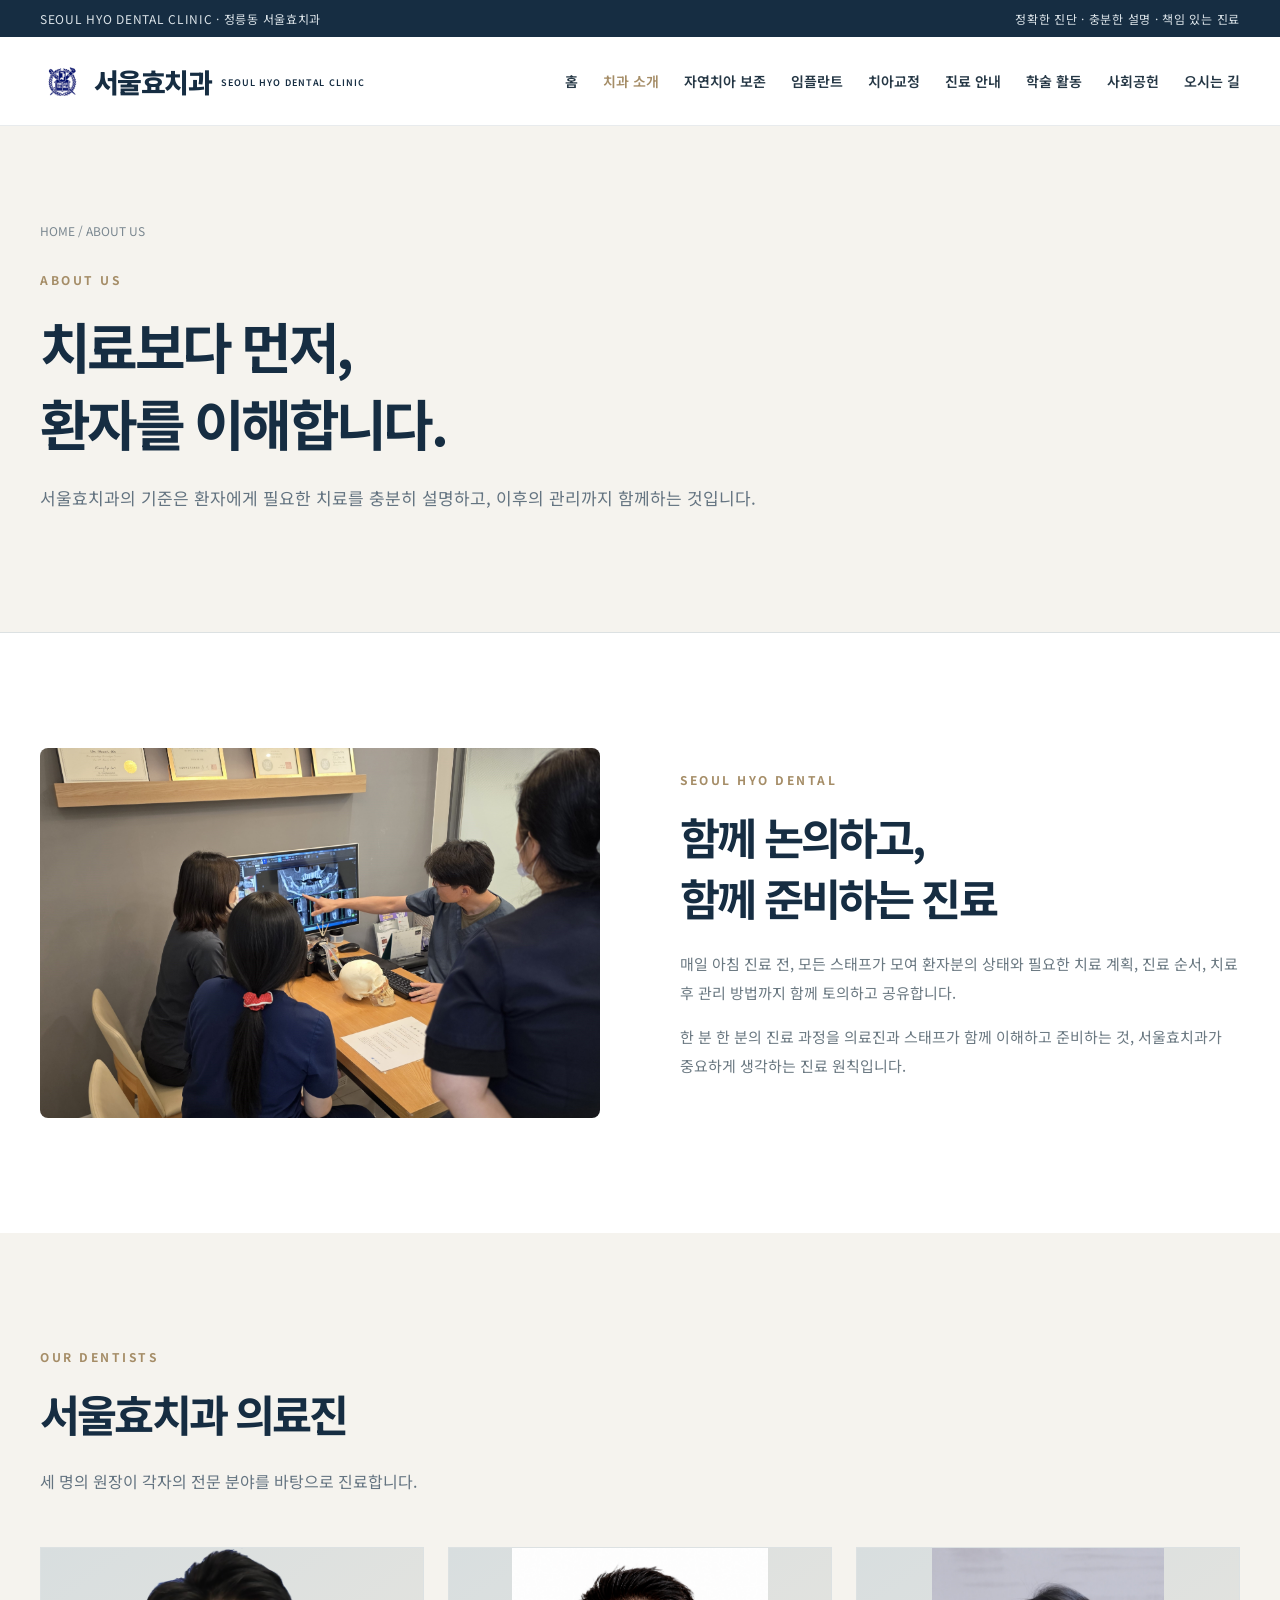
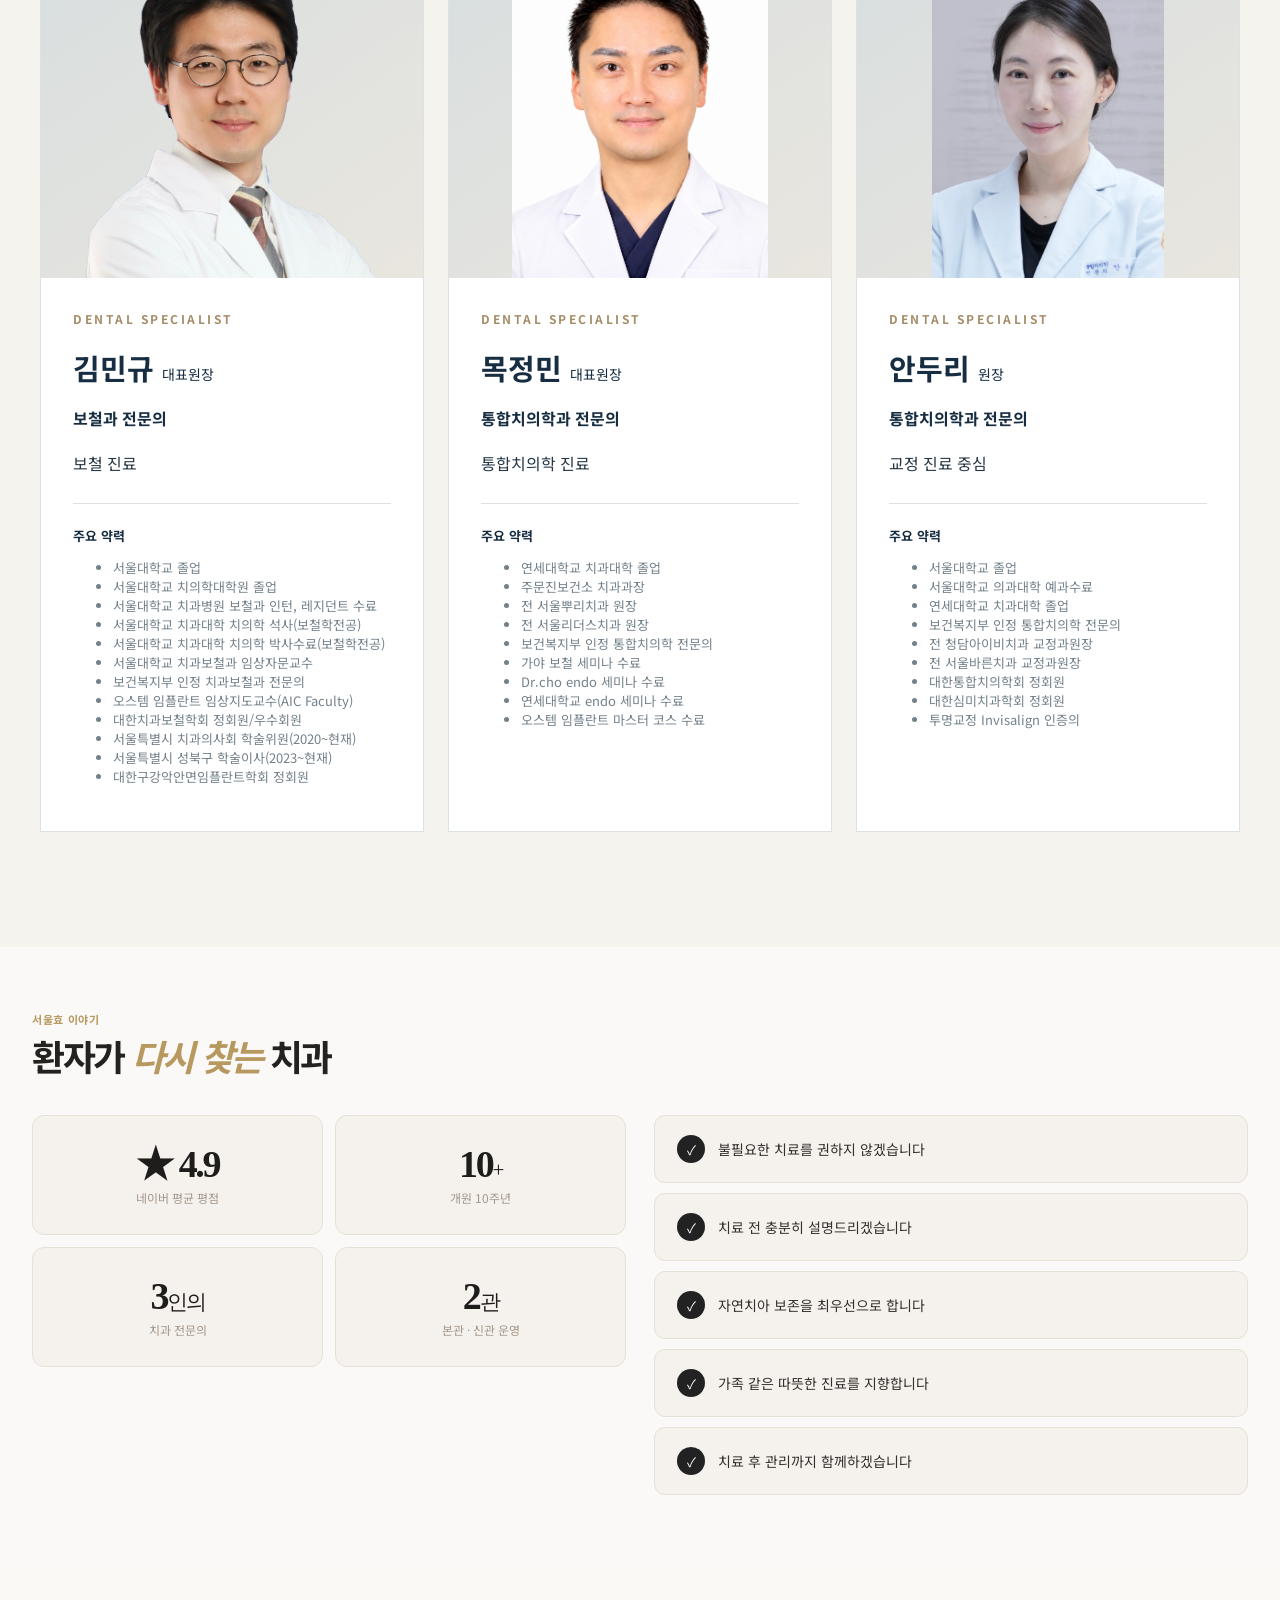
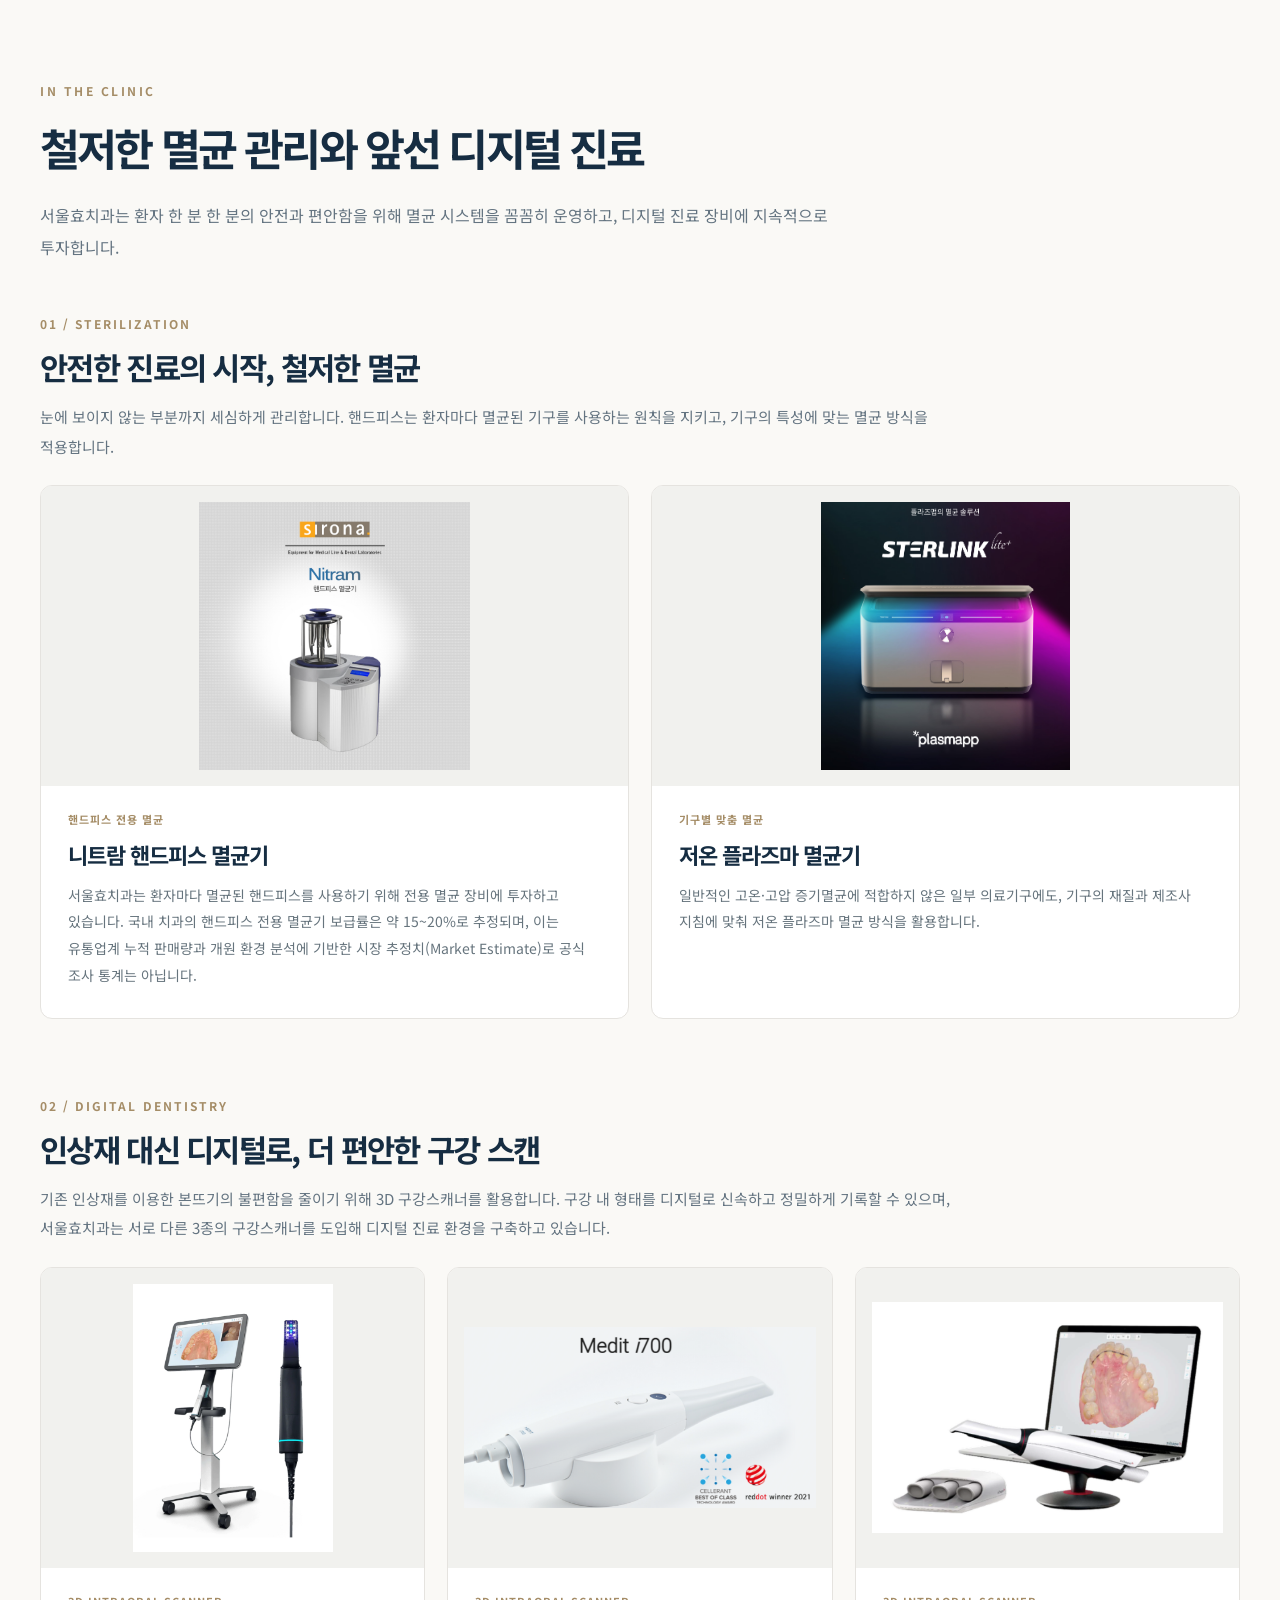
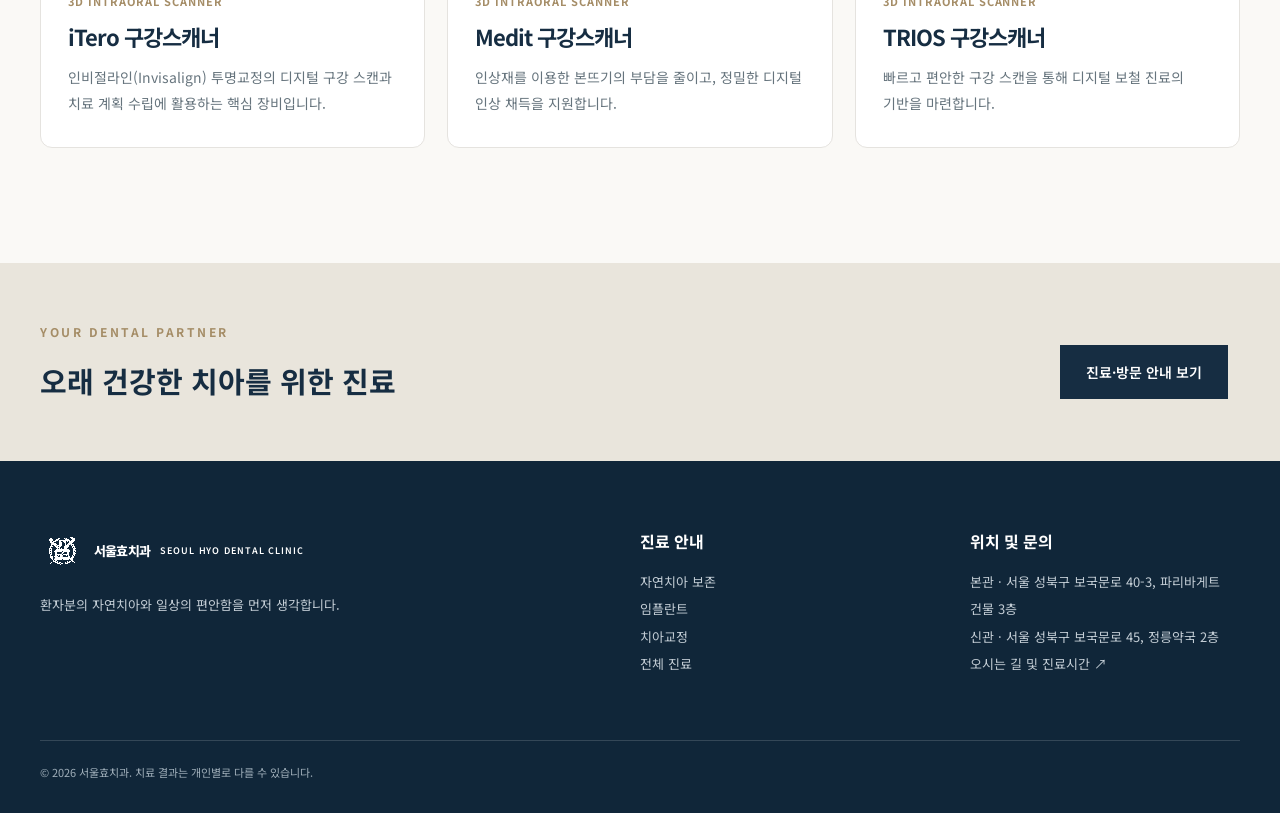
==== about.html @ f689c310 "Update Kim Mingyu and Ahn Duri doctor profile photos" ====
<!DOCTYPE html>
<html lang="ko">
  <head><meta charset="utf-8"/><meta content="width=device-width, initial-scale=1" name="viewport"/><meta content="#162d42" name="theme-color"/><meta content="서울 성북구 정릉동 서울효치과. 자연치아 보존, 임플란트, 치아교정, 보철 및 예방 진료 정보를 안내합니다." name="description"/><title>ABOUT US | 서울효치과</title><link href="assets/style.css" rel="stylesheet"/>
    <script defer="" src="assets/site.js">
    </script>
  </head>
  <body>
    <div class="utility">
      <div class="wrap"><span>SEOUL HYO DENTAL CLINIC · 정릉동 서울효치과</span><span>정확한 진단 · 충분한 설명 · 책임 있는 진료</span>
      </div>
    </div>
    <header class="header">
      <div class="wrap header-in"><a class="logo" href="index.html">서울효치과<small>SEOUL HYO DENTAL CLINIC</small></a><button aria-expanded="false" aria-label="메뉴 열기" class="menu">☰</button>
        <nav aria-label="주 메뉴" class="nav"><a class="" href="index.html">홈</a><a class="active" href="about.html">치과 소개</a><a class="" href="preservation.html">자연치아 보존</a><a class="" href="implant.html">임플란트</a><a class="" href="orthodontics.html">치아교정</a><a class="" href="treatments.html">진료 안내</a><a class="" href="academic.html">학술 활동</a><a class="" href="community.html">사회공헌</a><a class="" href="visit.html">오시는 길</a>
        </nav>
      </div>
    </header>
    <main>
      <section class="page-hero">
        <div class="wrap">
          <div class="crumb">HOME / ABOUT US</div>
          <div class="eyebrow">ABOUT US</div>
          <h1 class="page-title">치료보다 먼저,<br/>환자를 이해합니다.</h1>
          <p>서울효치과의 기준은 환자에게 필요한 치료를 충분히 설명하고, 이후의 관리까지 함께하는 것입니다.</p>
        </div>
      </section>
      <section class="section">
        <div class="wrap">
          <div class="split">
            <div class="about-team-photo">
              <img src="assets/images/seoul-hyo-dental-morning-treatment-planning-meeting.jpg" alt="서울효치과 의료진과 스태프가 아침 진료 전 환자 상태와 치료 계획을 함께 논의하는 모습" loading="lazy"/>
            </div>
            <div class="copy">
              <div class="eyebrow">SEOUL HYO DENTAL</div>
              <h2>함께 논의하고,<br/>함께 준비하는 진료</h2>
              <p>매일 아침 진료 전, 모든 스태프가 모여 환자분의 상태와 필요한 치료 계획, 진료 순서, 치료 후 관리 방법까지 함께 토의하고 공유합니다.</p>
              <p>한 분 한 분의 진료 과정을 의료진과 스태프가 함께 이해하고 준비하는 것, 서울효치과가 중요하게 생각하는 진료 원칙입니다.</p>
            </div>
          </div>
        </div>
      </section>
      <section class="section alt" id="doctors">
        <div class="wrap">
          <div class="section-head">
            <div class="eyebrow">OUR DENTISTS</div>
            <h2>서울효치과 의료진</h2>
            <p class="desc">세 명의 원장이 각자의 전문 분야를 바탕으로 진료합니다.</p>
          </div>
          <div class="doctor-grid">
            <article class="doctor-card">
              <div class="doctor-photo"><img src="assets/images/%EA%B9%80%EB%AF%BC%EA%B7%9C%20%EC%9B%90%EC%9E%A5%202.png" alt="김민규 대표원장 프로필 사진" style="width:100%;height:100%;object-fit:contain;object-position:center center;display:block">
              </div>
              <div class="doctor-copy">
                <div class="eyebrow">DENTAL SPECIALIST</div>
                <h3>김민규 <small>대표원장</small>
                </h3>
                <p class="doctor-specialty">보철과 전문의</p>
                <p>보철 진료</p>
                <div class="doctor-bio"><strong>주요 약력</strong>
                  <ul>
                    <li>서울대학교 졸업</li>
                    <li>서울대학교 치의학대학원 졸업</li>
                    <li>서울대학교 치과병원 보철과 인턴, 레지던트 수료</li>
                    <li>서울대학교 치과대학 치의학 석사(보철학전공)</li>
                    <li>서울대학교 치과대학 치의학 박사수료(보철학전공)</li>
                    <li>서울대학교 치과보철과 임상자문교수</li>
                    <li>보건복지부 인정 치과보철과 전문의</li>
                    <li>오스템 임플란트 임상지도교수(AIC Faculty)</li>
                    <li>대한치과보철학회 정회원/우수회원</li>
                    <li>서울특별시 치과의사회 학술위원(2020~현재)</li>
                    <li>서울특별시 성북구 학술이사(2023~현재)</li>
                    <li>대한구강악안면임플란트학회 정회원</li>
                  </ul>
                </div>
              </div>
            </article>
            <article class="doctor-card">
              <div class="doctor-photo"><img src="assets/images/doctor-mok.png" alt="목정민 대표원장 프로필 사진" style="width:100%;height:100%;object-fit:contain;object-position:center center;display:block">
              </div>
              <div class="doctor-copy">
                <div class="eyebrow">DENTAL SPECIALIST</div>
                <h3>목정민 <small>대표원장</small>
                </h3>
                <p class="doctor-specialty">통합치의학과 전문의</p>
                <p>통합치의학 진료</p>
                <div class="doctor-bio"><strong>주요 약력</strong>
                  <ul>
                    <li>연세대학교 치과대학 졸업</li>
                    <li>주문진보건소 치과과장</li>
                    <li>전 서울뿌리치과 원장</li>
                    <li>전 서울리더스치과 원장</li>
                    <li>보건복지부 인정 통합치의학 전문의</li>
                    <li>가야 보철 세미나 수료</li>
                    <li>Dr.cho endo 세미나 수료</li>
                    <li>연세대학교 endo 세미나 수료</li>
                    <li>오스템 임플란트 마스터 코스 수료</li>
                  </ul>
                </div>
              </div>
            </article>
            <article class="doctor-card">
              <div class="doctor-photo"><img src="assets/images/%EC%95%88%EB%91%90%EB%A6%AC%20%EC%9B%90%EC%9E%A5%202.jpg" alt="안두리 원장 프로필 사진" style="width:100%;height:100%;object-fit:contain;object-position:center center;display:block">
              </div>
              <div class="doctor-copy">
                <div class="eyebrow">DENTAL SPECIALIST</div>
                <h3>안두리 <small>원장</small>
                </h3>
                <p class="doctor-specialty">통합치의학과 전문의</p>
                <p>교정 진료 중심</p>
                <div class="doctor-bio"><strong>주요 약력</strong>
                  <ul>
                    <li>서울대학교 졸업</li>
                    <li>서울대학교 의과대학 예과수료</li>
                    <li>연세대학교 치과대학 졸업</li>
                    <li>보건복지부 인정 통합치의학 전문의</li>
                    <li>전 청담아이비치과 교정과원장</li>
                    <li>전 서울바른치과 교정과원장</li>
                    <li>대한통합치의학회 정회원</li>
                    <li>대한심미치과학회 정회원</li>
                    <li>투명교정 Invisalign 인증의</li>
                  </ul>
                </div>
              </div>
            </article>
          </div>
        </div>
      </section>
      <section class="section trust-section">
        <div class="wrap">
          <div class="eyebrow">서울효 이야기</div>
          <h2 class="trust-title">환자가 <em>다시 찾는</em> 치과</h2>
          <div class="trust-layout">
            <div class="trust-stats">
              <div class="trust-stat"><strong>★ 4.9</strong><span>네이버 평균 평점</span>
              </div>
              <div class="trust-stat"><strong>10<small>+</small></strong><span>개원 10주년</span>
              </div>
              <div class="trust-stat"><strong>3<small>인의</small></strong><span>치과 전문의</span>
              </div>
              <div class="trust-stat"><strong>2<small>관</small></strong><span>본관 · 신관 운영</span>
              </div>
              
            </div>
            <div class="trust-promises">
              <div><span class="trust-check">✓</span>불필요한 치료를 권하지 않겠습니다</div>
                <div><span class="trust-check">✓</span>치료 전 충분히 설명드리겠습니다</div>
                  <div><span class="trust-check">✓</span>자연치아 보존을 최우선으로 합니다</div>
                    <div><span class="trust-check">✓</span>가족 같은 따뜻한 진료를 지향합니다</div>
                      <div><span class="trust-check">✓</span>치료 후 관리까지 함께하겠습니다</div>
                      </div>
                    </div>
                  </div>
                </section>
                <section class="section clinic-tech-section">
                  <div class="wrap">
                    <div class="section-head">
                      <div class="eyebrow">IN THE CLINIC</div>
                      <h2>철저한 멸균 관리와 앞선 디지털 진료</h2>
                      <p class="desc">서울효치과는 환자 한 분 한 분의 안전과 편안함을 위해 멸균 시스템을 꼼꼼히 운영하고, 디지털 진료 장비에 지속적으로 투자합니다.</p>
                    </div>
                    <div class="clinic-tech-heading">
                      <span class="clinic-tech-number">01 / STERILIZATION</span>
                      <h3>안전한 진료의 시작, 철저한 멸균</h3>
                      <p>눈에 보이지 않는 부분까지 세심하게 관리합니다. 핸드피스는 환자마다 멸균된 기구를 사용하는 원칙을 지키고, 기구의 특성에 맞는 멸균 방식을 적용합니다.</p>
                    </div>
                    <div class="clinic-tech-grid clinic-tech-grid-two">
                      <article class="clinic-tech-card">
                        <div class="clinic-tech-image"><img src="assets/images/seoul-hyo-dental-nitram-handpiece-sterilizer.png" alt="서울효치과 니트람 핸드피스 전용 멸균기" loading="lazy"/></div>
                        <div class="clinic-tech-copy"><span class="clinic-tech-tag">핸드피스 전용 멸균</span><h4>니트람 핸드피스 멸균기</h4><p>서울효치과는 환자마다 멸균된 핸드피스를 사용하기 위해 전용 멸균 장비에 투자하고 있습니다. 국내 치과의 핸드피스 전용 멸균기 보급률은 약 15~20%로 추정되며, 이는 유통업계 누적 판매량과 개원 환경 분석에 기반한 시장 추정치(Market Estimate)로 공식 조사 통계는 아닙니다.</p></div>
                      </article>
                      <article class="clinic-tech-card">
                        <div class="clinic-tech-image"><img src="assets/images/seoul-hyo-dental-plasma-sterilizer.png" alt="서울효치과 저온 플라즈마 멸균 장비" loading="lazy"/></div>
                        <div class="clinic-tech-copy"><span class="clinic-tech-tag">기구별 맞춤 멸균</span><h4>저온 플라즈마 멸균기</h4><p>일반적인 고온·고압 증기멸균에 적합하지 않은 일부 의료기구에도, 기구의 재질과 제조사 지침에 맞춰 저온 플라즈마 멸균 방식을 활용합니다.</p></div>
                      </article>
                    </div>
                    <div class="clinic-tech-heading clinic-tech-heading-second">
                      <span class="clinic-tech-number">02 / DIGITAL DENTISTRY</span>
                      <h3>인상재 대신 디지털로, 더 편안한 구강 스캔</h3>
                      <p>기존 인상재를 이용한 본뜨기의 불편함을 줄이기 위해 3D 구강스캐너를 활용합니다. 구강 내 형태를 디지털로 신속하고 정밀하게 기록할 수 있으며, 서울효치과는 서로 다른 3종의 구강스캐너를 도입해 디지털 진료 환경을 구축하고 있습니다.</p>
                    </div>
                    <div class="clinic-tech-grid clinic-tech-grid-three">
                      <article class="clinic-tech-card">
                        <div class="clinic-tech-image"><img src="assets/images/seoul-hyo-dental-itero-intraoral-scanner.png" alt="서울효치과 iTero 3D 구강스캐너" loading="lazy"/></div>
                        <div class="clinic-tech-copy"><span class="clinic-tech-tag">3D INTRAORAL SCANNER</span><h4>iTero 구강스캐너</h4><p>인비절라인(Invisalign) 투명교정의 디지털 구강 스캔과 치료 계획 수립에 활용하는 핵심 장비입니다.</p></div>
                      </article>
                      <article class="clinic-tech-card">
                        <div class="clinic-tech-image"><img src="assets/images/seoul-hyo-dental-medit-intraoral-scanner.png" alt="서울효치과 Medit 3D 구강스캐너" loading="lazy"/></div>
                        <div class="clinic-tech-copy"><span class="clinic-tech-tag">3D INTRAORAL SCANNER</span><h4>Medit 구강스캐너</h4><p>인상재를 이용한 본뜨기의 부담을 줄이고, 정밀한 디지털 인상 채득을 지원합니다.</p></div>
                      </article>
                      <article class="clinic-tech-card">
                        <div class="clinic-tech-image"><img src="assets/images/seoul-hyo-dental-trios-intraoral-scanner.png" alt="서울효치과 TRIOS 3D 구강스캐너" loading="lazy"/></div>
                        <div class="clinic-tech-copy"><span class="clinic-tech-tag">3D INTRAORAL SCANNER</span><h4>TRIOS 구강스캐너</h4><p>빠르고 편안한 구강 스캔을 통해 디지털 보철 진료의 기반을 마련합니다.</p></div>
                      </article>
                    </div>
                  </div>
                </section>
              </main>
              <section class="ribbon">
                <div class="wrap">
                  <div>
                    <div class="eyebrow">YOUR DENTAL PARTNER</div>
                    <h2>오래 건강한 치아를 위한 진료</h2>
                  </div><a class="button" href="visit.html">진료·방문 안내 보기</a>
                </div>
              </section>
              <footer class="footer">
                <div class="wrap">
                  <div class="footer-top">
                    <div><a class="logo" href="index.html">서울효치과<small>SEOUL HYO DENTAL CLINIC</small></a>
                      <p>환자분의 자연치아와 일상의 편안함을 먼저 생각합니다.</p>
                    </div>
                    <div>
                      <h4>진료 안내</h4>
                      <p><a href="preservation.html">자연치아 보존</a><br/><a href="implant.html">임플란트</a><br/><a href="orthodontics.html">치아교정</a><br/><a href="treatments.html">전체 진료</a>
                      </p>
                    </div>
                    <div>
                      <h4>위치 및 문의</h4>
                      <p>본관 · 서울 성북구 보국문로 40-3, 파리바게트 건물 3층<br/>신관 · 서울 성북구 보국문로 45, 정릉약국 2층<br/><a href="visit.html">오시는 길 및 진료시간 ↗</a>
                    </p>
                  </div>
                </div>
                <div class="foot-bottom">© 2026 서울효치과. 치료 결과는 개인별로 다를 수 있습니다.</div>
              </div>
            </footer>
          </body>
        </html>
---- assets/style.css ----
@import url('https://fonts.googleapis.com/css2?family=Noto+Sans+KR:wght@300;400;500;600;700;800&display=swap');
:root{--navy:#162d42;--ink:#253745;--muted:#71808b;--line:#dce1e2;--cream:#f5f3ee;--sand:#e9e5dc;--white:#fff;--gold:#a58d67}*{box-sizing:border-box}html{scroll-behavior:smooth}body{margin:0;font-family:'Noto Sans KR',Arial,sans-serif;color:var(--ink);background:#fff;word-break:keep-all}a{color:inherit;text-decoration:none}button{font:inherit}.wrap{width:min(1200px,calc(100% - 64px));margin:auto}.utility{background:var(--navy);color:#dce4e9;font-size:12px;letter-spacing:.06em}.utility .wrap{display:flex;justify-content:space-between;padding:10px 0}.header{background:#fff;border-bottom:1px solid #e8ebed;position:sticky;top:0;z-index:30}.header-in{height:88px;display:flex;align-items:center;justify-content:space-between;gap:20px}.logo{font-size:27px;font-weight:800;letter-spacing:-.08em;color:var(--navy);white-space:nowrap}.logo small{display:block;font-size:9px;font-weight:600;letter-spacing:.16em;margin-top:2px}.nav{display:flex;gap:25px;align-items:center;font-size:14px;font-weight:600}.nav a:hover,.nav a.active{color:#a58d67}.nav-cta{border:1px solid var(--navy);padding:12px 18px}.menu{display:none;border:0;background:transparent;font-size:24px}.eyebrow{font-size:12px;font-weight:700;letter-spacing:.21em;color:var(--gold);margin-bottom:19px}.hero{background:var(--cream);overflow:hidden}.hero-inner{min-height:620px;display:grid;grid-template-columns:1fr 1fr;align-items:stretch}.hero-copy{padding:112px 70px 100px 0}.hero h1{font-size:clamp(40px,4.2vw,66px);letter-spacing:-.075em;line-height:1.32;color:var(--navy);margin:0 0 26px;font-weight:700}.lead{font-size:18px;line-height:1.95;color:#586978;max-width:570px}.photo{position:relative;display:flex;flex-direction:column;justify-content:center;align-items:center;text-align:center;gap:9px;background:linear-gradient(140deg,#d5dad9,#e5e3dc 52%,#d3d6d4);min-height:270px;color:#61707a;overflow:hidden}.photo:before{content:'';position:absolute;inset:17px;border:1px solid rgba(255,255,255,.8)}.photo:after{content:'PHOTO';position:absolute;top:31px;left:32px;font-size:11px;letter-spacing:.3em;color:#88949b}.photo strong{font-size:19px;font-weight:500;z-index:1}.photo span{font-size:12px;z-index:1}.hero-photo{min-height:620px}.section{padding:115px 0}.section.alt{background:var(--cream)}.section.dark{background:var(--navy);color:#fff}.section.dark .muted,.section.dark .desc{color:#b9c5cc}.section-head{margin-bottom:50px}.section-head.center{text-align:center}.section h2,.page-title{font-size:clamp(32px,3.4vw,48px);line-height:1.4;letter-spacing:-.065em;color:var(--navy);margin:0 0 20px;font-weight:700}.section.dark h2{color:white}.desc{font-size:16px;line-height:2;color:#647481;max-width:690px}.split{display:grid;grid-template-columns:1fr 1fr;gap:80px;align-items:center}.split.reverse .photo{order:2}.number-grid{display:grid;grid-template-columns:repeat(3,1fr);gap:0;border-top:1px solid var(--line);border-bottom:1px solid var(--line)}.principle{padding:45px 35px;border-right:1px solid var(--line)}.principle:first-child{padding-left:0}.principle:last-child{border:0}.principle b{color:var(--gold);font-size:13px;letter-spacing:.14em}.principle h3{font-size:23px;letter-spacing:-.06em;margin:20px 0}.principle p,.tile p,.copy p{color:#6b7982;line-height:1.95;font-size:15px}.tiles{display:grid;grid-template-columns:repeat(3,1fr);gap:22px}.tile{border:1px solid var(--line);background:#fff}.tile .photo{min-height:230px}.tile-copy{padding:28px 27px 33px}.tile h3{font-size:22px;letter-spacing:-.05em;margin:0 0 10px;color:var(--navy)}.tile a.more,.more{display:inline-block;margin-top:14px;font-size:13px;font-weight:700;letter-spacing:.04em;color:var(--navy);border-bottom:1px solid var(--gold);padding-bottom:6px}.big-stat{font-size:72px;letter-spacing:-.08em;color:var(--navy);font-weight:700}.button{display:inline-block;background:var(--navy);color:#fff;padding:17px 26px;font-size:14px;font-weight:600;margin:20px 12px 0 0}.button.light{background:transparent;color:var(--navy);border:1px solid var(--navy)}.button.white{background:white;color:var(--navy)}.page-hero{background:var(--cream);padding:96px 0 100px;border-bottom:1px solid var(--line)}.page-hero .page-title{font-size:clamp(38px,4.3vw,62px)}.page-hero p{font-size:17px;line-height:2;color:#647481;max-width:720px}.crumb{font-size:12px;color:#7a8790;margin-bottom:32px}.info-grid{display:grid;grid-template-columns:repeat(2,1fr);gap:24px}.info{padding:32px;border:1px solid var(--line)}.info h3{font-size:22px;color:var(--navy);margin:0 0 14px}.info p{line-height:1.9;color:#687781}.gallery{display:grid;grid-template-columns:repeat(3,1fr);gap:18px}.gallery .photo{min-height:270px}.faq details{border-bottom:1px solid var(--line);padding:25px 0}.faq summary{font-size:18px;font-weight:600;color:var(--navy);cursor:pointer}.faq p{color:#677681;line-height:1.95}.footer{background:#102639;color:#c3cdd5;padding:68px 0 30px}.footer-top{display:grid;grid-template-columns:2fr 1fr 1fr;gap:60px}.footer .logo{color:#fff}.footer p,.footer a{font-size:13px;line-height:2.1}.footer h4{color:#fff;margin:0 0 15px}.foot-bottom{border-top:1px solid #344757;margin-top:50px;padding-top:22px;font-size:11px;line-height:1.8;color:#9faeb9}.note{background:#f7f3e9;border-left:3px solid var(--gold);padding:18px 22px;font-size:13px;line-height:1.9;color:#6c6659}.ribbon{padding:60px 0;background:#e9e5dc}.ribbon .wrap{display:flex;align-items:center;justify-content:space-between;gap:20px}.ribbon h2{font-size:29px;color:var(--navy);margin:0}.steps{counter-reset:step;display:grid;grid-template-columns:repeat(3,1fr);gap:25px}.step{border-top:2px solid var(--navy);padding-top:26px}.step:before{counter-increment:step;content:'0' counter(step);display:block;color:var(--gold);font-size:14px;font-weight:700}.step h3{color:var(--navy);font-size:20px}.step p{color:#677681;line-height:1.9}.line{height:1px;background:var(--line);margin:40px 0}@media(max-width:1000px){.nav{gap:12px;font-size:12px}.split{gap:35px}.hero-copy{padding-right:25px}}@media(max-width:760px){.wrap{width:min(100% - 36px,1200px)}.utility .wrap span:last-child{display:none}.header-in{height:70px}.logo{font-size:22px}.menu{display:block}.nav{display:none;position:absolute;top:70px;left:0;right:0;background:#fff;padding:20px;box-shadow:0 15px 25px #0002;flex-direction:column;align-items:stretch;gap:0}.nav.open{display:flex}.nav a{padding:12px;border-bottom:1px solid #eee}.hero-inner,.split,.info-grid{grid-template-columns:1fr}.hero-copy{padding:70px 0 60px}.hero-photo{min-height:350px}.section{padding:75px 0}.number-grid,.tiles,.gallery,.steps{grid-template-columns:1fr}.principle{padding:30px 0;border-right:0;border-bottom:1px solid var(--line)}.principle:last-child{border:0}.split.reverse .photo{order:0}.footer-top{grid-template-columns:1fr;gap:20px}.ribbon .wrap{display:block}.page-hero{padding:70px 0}.gallery .photo{min-height:220px}}
/* LOCATION / BUILDINGS */
.building-grid{display:grid;grid-template-columns:1fr 1fr;gap:30px}.building-card{border:1px solid var(--line);background:white;overflow:hidden}.building-card img{display:block;width:100%;height:360px;object-fit:cover}.building-content{padding:34px 36px 40px}.building-content h3{font-size:29px;letter-spacing:-.06em;color:var(--navy);margin:0 0 12px}.building-content p{font-size:15px;line-height:1.85;color:#657681}.building-off{border-top:1px solid var(--line);padding-top:20px;margin-top:24px;color:var(--navy);font-weight:700}.building-off small{display:block;color:#71808b;font-weight:400;margin-top:8px}.small-note{font-size:12px!important;line-height:1.8!important;color:#859099!important;margin-top:18px}.hours-layout{display:grid;grid-template-columns:1.45fr 1fr;gap:38px;align-items:stretch}.hours-table{border-top:2px solid var(--navy);background:#fff}.hours-row{display:flex;justify-content:space-between;align-items:center;gap:18px;border-bottom:1px solid var(--line);padding:24px 26px;font-size:17px}.hours-row strong{color:var(--navy)}.hours-row span{font-weight:600;white-space:nowrap}.hours-row em{font-style:normal;font-size:12px;color:var(--gold);margin-left:7px}.hours-row.subtle{font-size:15px;color:#73818a}.hours-aside{padding:37px;background:var(--navy);color:white}.hours-aside h3{font-size:27px;margin:0 0 28px}.hours-aside p{border-bottom:1px solid #526476;padding-bottom:20px}.hours-aside p strong{display:inline-block;min-width:60px;color:#e2caa3}.notice{background:#ffffff13;padding:21px;margin-top:28px;line-height:1.85}.notice small{color:#c8d3d9}.parking-panel{background:var(--cream);padding:48px;min-height:290px}.parking-panel h3{font-size:27px;color:var(--navy)}.parking-panel p{line-height:1.9;color:#647481}.parking-panel a{display:inline-block;margin-top:18px;border-bottom:1px solid var(--gold);font-weight:700;color:var(--navy)}@media(max-width:760px){.building-grid,.hours-layout{grid-template-columns:1fr}.building-card img{height:260px}.building-content{padding:25px}.hours-row{padding:19px 13px;font-size:14px}.hours-row.subtle{font-size:13px}.hours-aside,.parking-panel{padding:28px}}

/* V4 activity archive and staff */
.archive-grid{display:grid;grid-template-columns:repeat(3,minmax(0,1fr));gap:24px}.archive-card{margin:0;background:#fff;border:1px solid var(--line);overflow:hidden}.archive-card img{width:100%;height:260px;object-fit:cover;display:block}.archive-card figcaption{padding:22px 24px 28px;min-height:110px}.archive-card figcaption .eyebrow{display:block;margin-bottom:9px}.archive-card strong{font-size:16px;line-height:1.5;color:var(--navy);overflow-wrap:anywhere}.doctor-grid{display:grid;grid-template-columns:repeat(3,minmax(0,1fr));gap:24px}.doctor-card{background:#fff;border:1px solid var(--line)}.doctor-photo{height:330px;background:linear-gradient(145deg,#d8dedf,#e9e6df);display:flex;align-items:center;justify-content:center;color:#88949b;font-size:13px}.doctor-copy{padding:32px}.doctor-copy h3{font-size:29px;margin:0 0 10px;color:var(--navy)}.doctor-copy h3 small{font-size:14px;font-weight:400}.doctor-specialty{font-weight:700;color:var(--navy)}.doctor-copy p{line-height:1.8}.doctor-bio{margin-top:25px;border-top:1px solid var(--line);padding-top:22px;font-size:13px;color:#73818a}.doctor-bio strong{color:var(--navy)}.doctor-bio p{margin:8px 0}.parking-single{max-width:760px}.booking-button{margin-top:12px}@media(max-width:900px){.archive-grid,.doctor-grid{grid-template-columns:repeat(2,minmax(0,1fr))}}@media(max-width:600px){.archive-grid,.doctor-grid{grid-template-columns:1fr}.archive-card img{height:250px}.doctor-photo{height:290px}}

/* 서울효치과 워드마크 앞 서울대학교 마크: 제공 이미지 기반 */
.logo{display:inline-flex;align-items:center;gap:10px;letter-spacing:-.06em}
.logo::before{content:"";display:inline-block;flex:0 0 44px;width:44px;height:44px;background-image:url("[data-uri]");background-repeat:no-repeat;background-position:center;background-size:contain}
.logo small{letter-spacing:.10em}
@media(max-width:600px){.logo{gap:6px;font-size:22px}.logo::before{flex-basis:34px;width:34px;height:34px}}

/* Footer: 흰 배경 없는 흰색 서울대 문장 */
.footer .logo::before{background-color:transparent;filter:grayscale(1) invert(1) contrast(100);mix-blend-mode:screen}

/* 진료 분야: 모든 카드의 이미지 비율과 표시 영역 통일 */
.tiles .tile .treatment-photo{height:auto;min-height:0;aspect-ratio:4/3;overflow:hidden;position:relative;background:#f3f3f1}
.tiles .tile .treatment-photo img{display:block;width:100%;height:100%;position:absolute;inset:0;object-fit:cover;object-position:center}
.tiles .tile .treatment-photo span{display:none}
.tiles .tile .treatment-photo img[style*="display: none"] + span{display:block;position:absolute;top:50%;left:0;width:100%;transform:translateY(-50%);text-align:center;color:#162d42;font-weight:700}

/* About: trust and patient stories */
.trust-section{background:#faf8f5}.trust-title{font-size:clamp(30px,3.2vw,46px);letter-spacing:-.055em;margin:12px 0 34px;color:#211f1e}.trust-title em{font-style:italic;color:#b99b63}.trust-layout{display:grid;grid-template-columns:1fr 1fr;gap:34px;align-items:start}.trust-stats{display:grid;grid-template-columns:repeat(2,minmax(0,1fr));gap:14px}.trust-stat{min-height:125px;background:#f4f0eb;border:1px solid #e7e0d7;border-radius:12px;display:flex;flex-direction:column;justify-content:center;align-items:center;gap:8px;text-align:center}.trust-stat strong{font-family:Georgia,serif;font-size:32px;line-height:1;color:#202020}.trust-stat strong small{font-family:inherit;font-size:19px}.trust-stat span{font-size:13px;color:#8a796b}.trust-promises{display:grid;gap:10px}.trust-promises>div{display:flex;align-items:center;gap:13px;background:#f4f0eb;border:1px solid #e7e0d7;border-radius:10px;padding:17px 20px;color:#34302d;font-size:15px}.trust-check{display:grid;place-items:center;flex:0 0 25px;height:25px;background:#262626;color:white;border-radius:50%;font-size:13px}.reviews-section{background:#f3efe9}.review-intro{margin:-12px 0 28px;color:#857b71;font-size:14px}.review-grid{display:grid;grid-template-columns:repeat(3,minmax(0,1fr));gap:18px}.review-card{background:#fff;border-radius:12px;padding:26px 24px;min-height:190px}.review-placeholder{font-weight:700;color:#b99b63;font-size:15px;margin-bottom:18px}.review-card p{color:#555;line-height:1.8;font-size:14px}.review-card span{display:block;color:#9a9188;font-size:12px;margin-top:18px}@media(max-width:760px){.trust-layout{grid-template-columns:1fr}.review-grid{grid-template-columns:1fr}.trust-stat{min-height:105px}.trust-promises>div{font-size:14px;padding:15px}}

/* About reference composition: spacious full-width two-column trust panel and three review cards */
.trust-section,.reviews-section{padding:64px 0 72px}
.trust-section .wrap,.reviews-section .wrap{width:min(1500px,calc(100% - 48px))}
.trust-section{background:#faf9f7}
.trust-section .eyebrow{font-size:11px;letter-spacing:.06em;color:#b89960;margin-bottom:6px}
.trust-section .trust-title,.reviews-section .trust-title{font-size:clamp(30px,2.8vw,42px);line-height:1.25;margin:0 0 38px;color:#24211e}
.trust-title em{color:#b79960;font-style:italic;font-weight:700}
.trust-layout{grid-template-columns:1fr 1fr;gap:28px}
.trust-stats{gap:12px}
.trust-stat{height:120px;min-height:0;border:1px solid #e7e0d7;background:#f5f2ed;border-radius:12px;gap:6px}
.trust-stat strong{font-size:38px;letter-spacing:-.06em;font-weight:700;color:#1f1d1c}
.trust-stat strong small{font-size:21px;font-weight:400}
.trust-stat span{font-size:12px;color:#a4978b}
.trust-promises{gap:10px}
.trust-promises>div{min-height:68px;background:#f5f2ed;border-color:#e7e0d7;padding:15px 22px;border-radius:11px;font-size:14px}
.trust-check{background:#222;color:#fff;width:28px;height:28px;flex-basis:28px}
.reviews-section{background:#f4f0ea}
.reviews-section .eyebrow{display:inline-block;background:#03bf5b;color:white;border-radius:99px;padding:5px 11px;letter-spacing:0;font-size:11px;margin-bottom:12px}
.reviews-section .trust-title{margin-bottom:16px}
.reviews-section .review-intro{margin:0 0 32px;font-size:13px;color:#82786f}
.review-grid{gap:16px}
.review-card{border:1px solid #eeeae5;border-radius:12px;min-height:190px;padding:30px 27px;box-shadow:none}
.review-card .review-placeholder{color:#c19a56;font-size:15px;margin-bottom:18px}
.review-card p{font-size:14px;line-height:1.85;color:#615b55}
.review-card span{font-size:12px;color:#a3978c}
@media(min-width:1100px){.trust-section .wrap,.reviews-section .wrap{width:calc(100% - 64px);max-width:1600px}}
@media(max-width:760px){.trust-section,.reviews-section{padding:50px 0 56px}.trust-section .wrap,.reviews-section .wrap{width:calc(100% - 32px)}.trust-layout{grid-template-columns:1fr;gap:20px}.trust-stats{gap:10px}.trust-stat{height:104px}.trust-stat strong{font-size:30px}.trust-promises>div{min-height:58px}.review-grid{grid-template-columns:1fr}.review-card{min-height:150px;padding:24px}}


/* Academic page: lecture photo with gentle Ken Burns motion */
.academic-hero{overflow:hidden}
.academic-hero-layout{display:grid;grid-template-columns:minmax(0,1.08fr) minmax(0,1fr);align-items:center;gap:clamp(30px,4vw,70px)}
.academic-hero-copy{min-width:0}
.academic-hero-media{height:clamp(330px,30vw,510px);overflow:hidden;border-radius:4px;background:#e7e3dd}
.academic-hero-media img{display:block;width:100%;height:100%;object-fit:cover;object-position:center;animation:academic-ken-burns 13s ease-in-out infinite alternate;transform-origin:center center}
@keyframes academic-ken-burns{0%{transform:scale(1)}100%{transform:scale(1.085)}}
@media(max-width:760px){.academic-hero-layout{grid-template-columns:1fr;gap:30px}.academic-hero-media{height:clamp(230px,58vw,380px)}}
@media(prefers-reduced-motion:reduce){.academic-hero-media img{animation:none}}


/* About: sterilization and digital dentistry equipment gallery */
.clinic-tech-section{background:#faf9f6}
.clinic-tech-section .section-head{max-width:920px;margin-bottom:52px}
.clinic-tech-section .section-head .desc{max-width:820px}
.clinic-tech-heading{margin:0 0 24px;max-width:940px}
.clinic-tech-number{display:block;color:var(--gold);font-size:12px;letter-spacing:.17em;font-weight:700;margin-bottom:12px}
.clinic-tech-heading h3{font-size:clamp(25px,2.4vw,34px);letter-spacing:-.055em;color:var(--navy);margin:0 0 13px}
.clinic-tech-heading p{font-size:15px;line-height:1.95;color:#647481;margin:0}
.clinic-tech-heading-second{margin-top:78px}
.clinic-tech-grid{display:grid;gap:22px}
.clinic-tech-grid-two{grid-template-columns:repeat(2,minmax(0,1fr))}
.clinic-tech-grid-three{grid-template-columns:repeat(3,minmax(0,1fr))}
.clinic-tech-card{min-width:0;background:white;border:1px solid #e5e3df;border-radius:12px;overflow:hidden}
.clinic-tech-image{height:300px;background:#f1f1ee;display:flex;align-items:center;justify-content:center;overflow:hidden}
.clinic-tech-image img{display:block;width:100%;height:100%;object-fit:contain;padding:16px;transition:transform .6s ease}
.clinic-tech-card:hover .clinic-tech-image img{transform:scale(1.045)}
.clinic-tech-copy{padding:25px 27px 30px}
.clinic-tech-tag{display:block;font-size:11px;font-weight:700;letter-spacing:.09em;color:var(--gold);margin-bottom:11px}
.clinic-tech-copy h4{font-size:22px;letter-spacing:-.045em;color:var(--navy);margin:0 0 12px}
.clinic-tech-copy p{font-size:14px;line-height:1.9;color:#66747d;margin:0}
@media(max-width:900px){.clinic-tech-grid-three{grid-template-columns:repeat(2,minmax(0,1fr))}}
@media(max-width:650px){.clinic-tech-grid-two,.clinic-tech-grid-three{grid-template-columns:1fr}.clinic-tech-image{height:250px}.clinic-tech-heading-second{margin-top:58px}.clinic-tech-section .section-head{margin-bottom:38px}}


/* About: daily morning treatment planning meeting photo */
.about-team-photo{width:100%;height:100%;min-height:370px;overflow:hidden;border-radius:8px;background:#f2f0eb}
.about-team-photo img{display:block;width:100%;height:100%;min-height:370px;object-fit:cover;object-position:center center}
@media(max-width:760px){.about-team-photo,.about-team-photo img{min-height:250px}.about-team-photo img{aspect-ratio:16/10}}


/* Home hero: shorter, edge-to-edge photo with subtle motion */
.hero .hero-inner{min-height:520px}
.hero .hero-copy{padding-top:75px;padding-bottom:70px}
.hero .hero-single-photo{height:520px;min-height:0;min-width:0;overflow:hidden;position:relative;display:block;background:transparent}
.hero .hero-single-photo img{display:block;width:100%;height:100%;max-height:none;object-fit:cover;object-position:center center;animation:home-hero-breathe 12s ease-in-out infinite alternate;transform-origin:center}
@keyframes home-hero-breathe{from{transform:scale(1)}to{transform:scale(1.025)}}
@media(max-width:760px){.hero .hero-inner{min-height:0}.hero .hero-copy{padding-top:55px;padding-bottom:45px}.hero .hero-single-photo{height:340px}}
@media(prefers-reduced-motion:reduce){.hero .hero-single-photo img{animation:none}}




/* Homepage academic and community representative photos */
.home-activity-photo{width:100%;min-width:0;min-height:350px;overflow:hidden;border-radius:4px;background:#e6e4df;align-self:stretch}
.home-activity-photo img{display:block;width:100%;height:100%;min-height:350px;object-fit:cover;object-position:center}
@media(max-width:760px){.home-activity-photo,.home-activity-photo img{min-height:260px}}
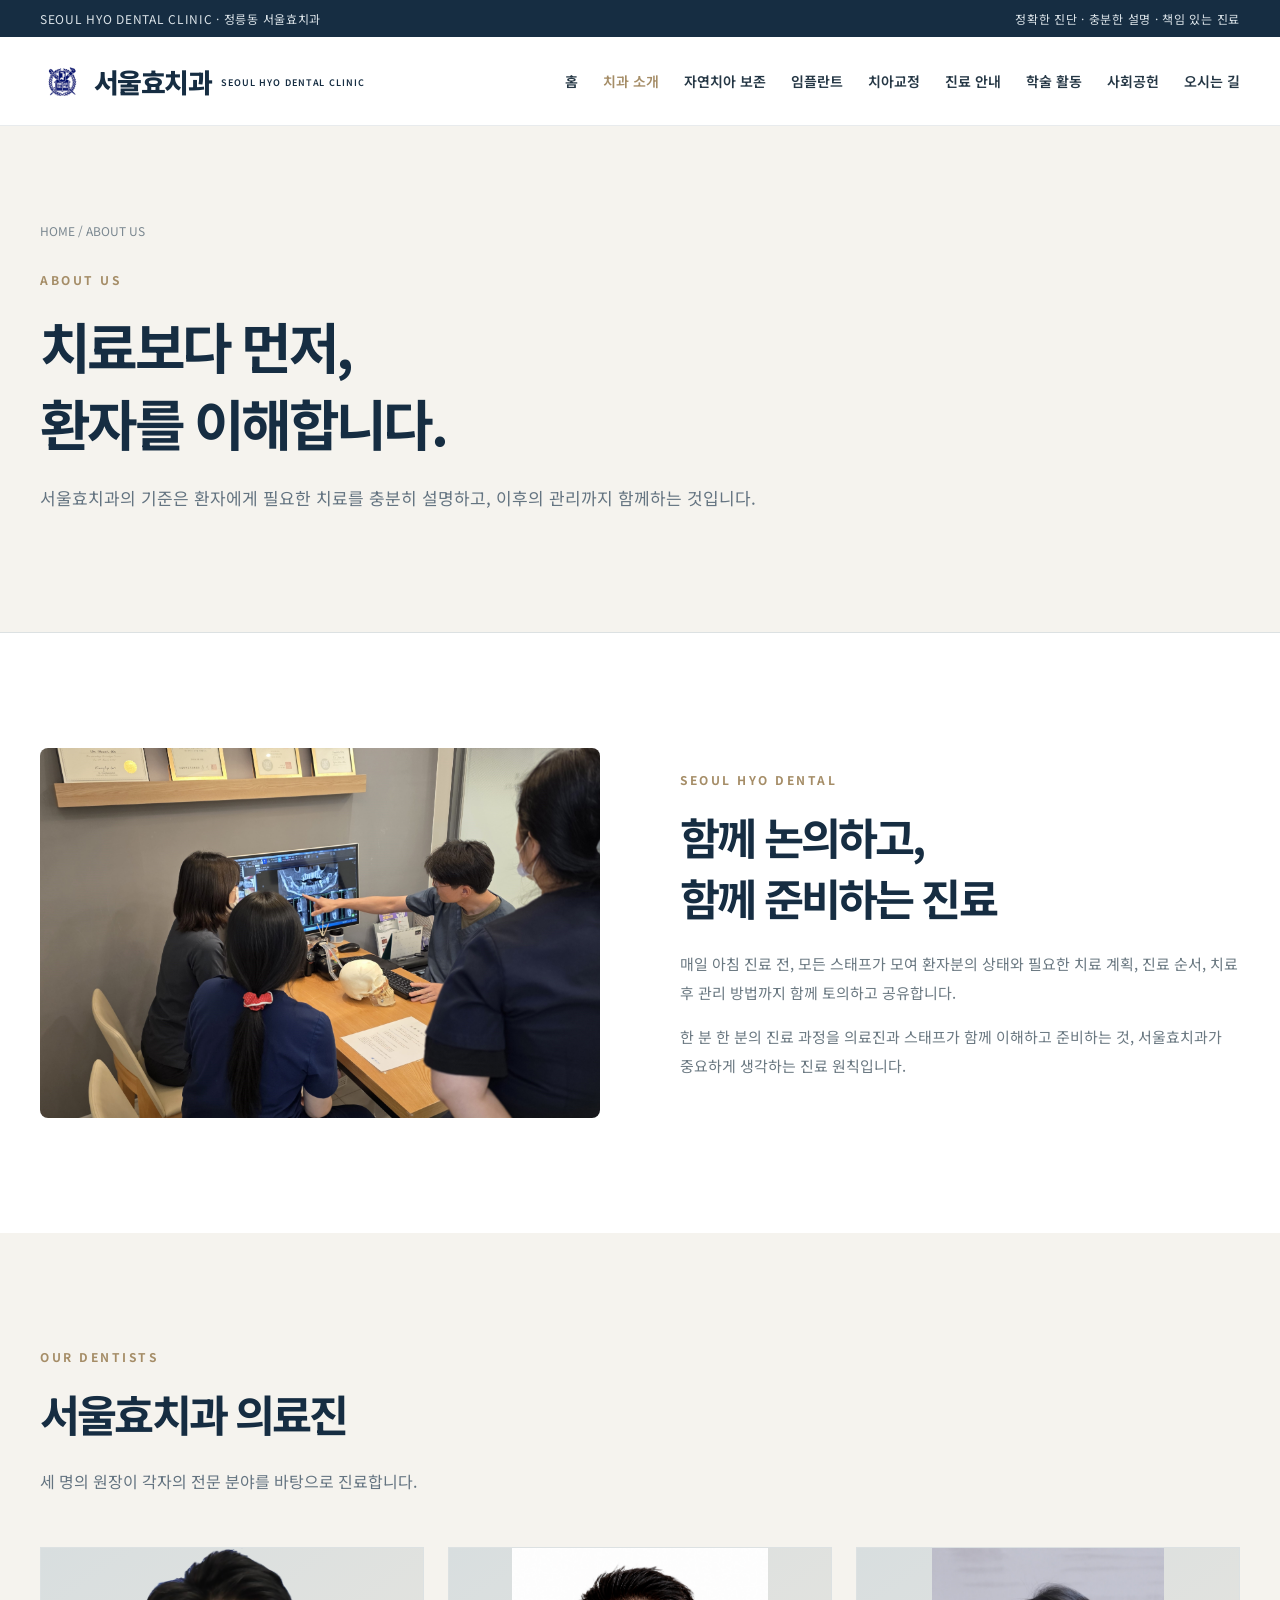
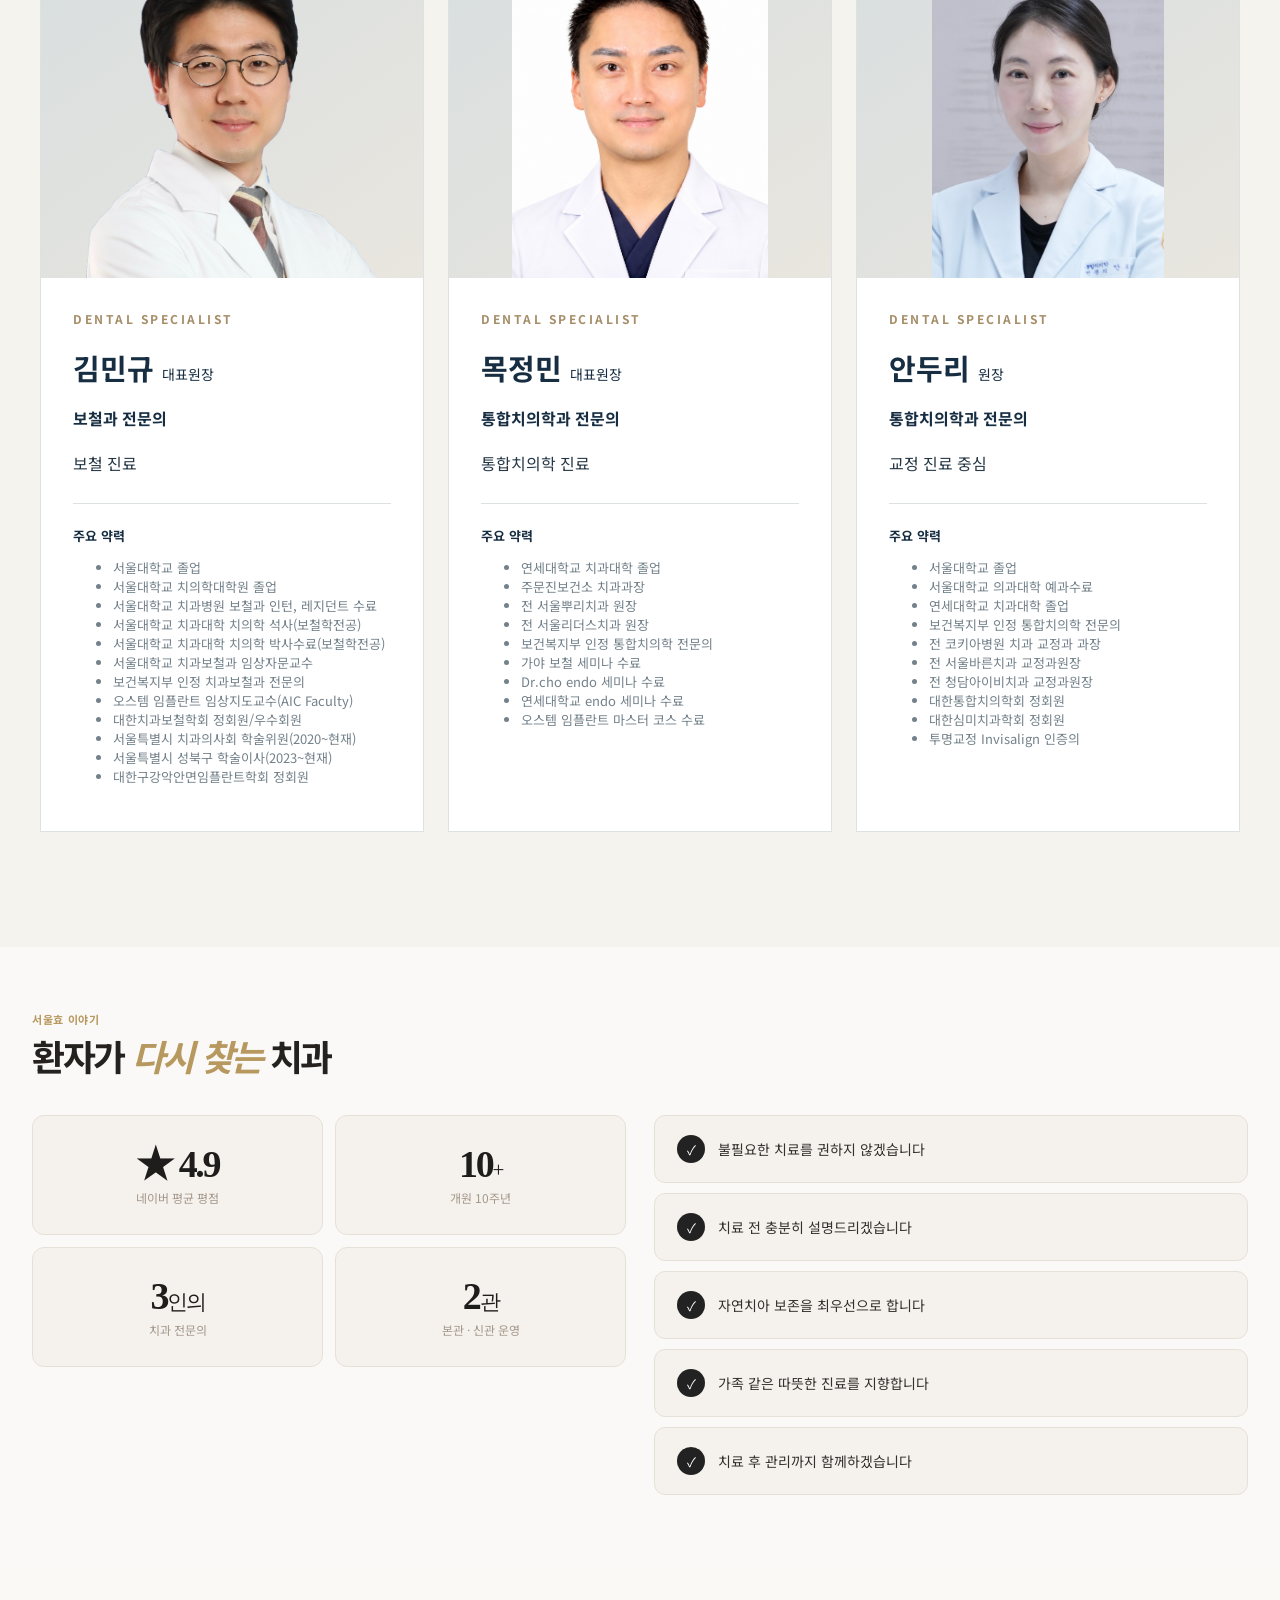
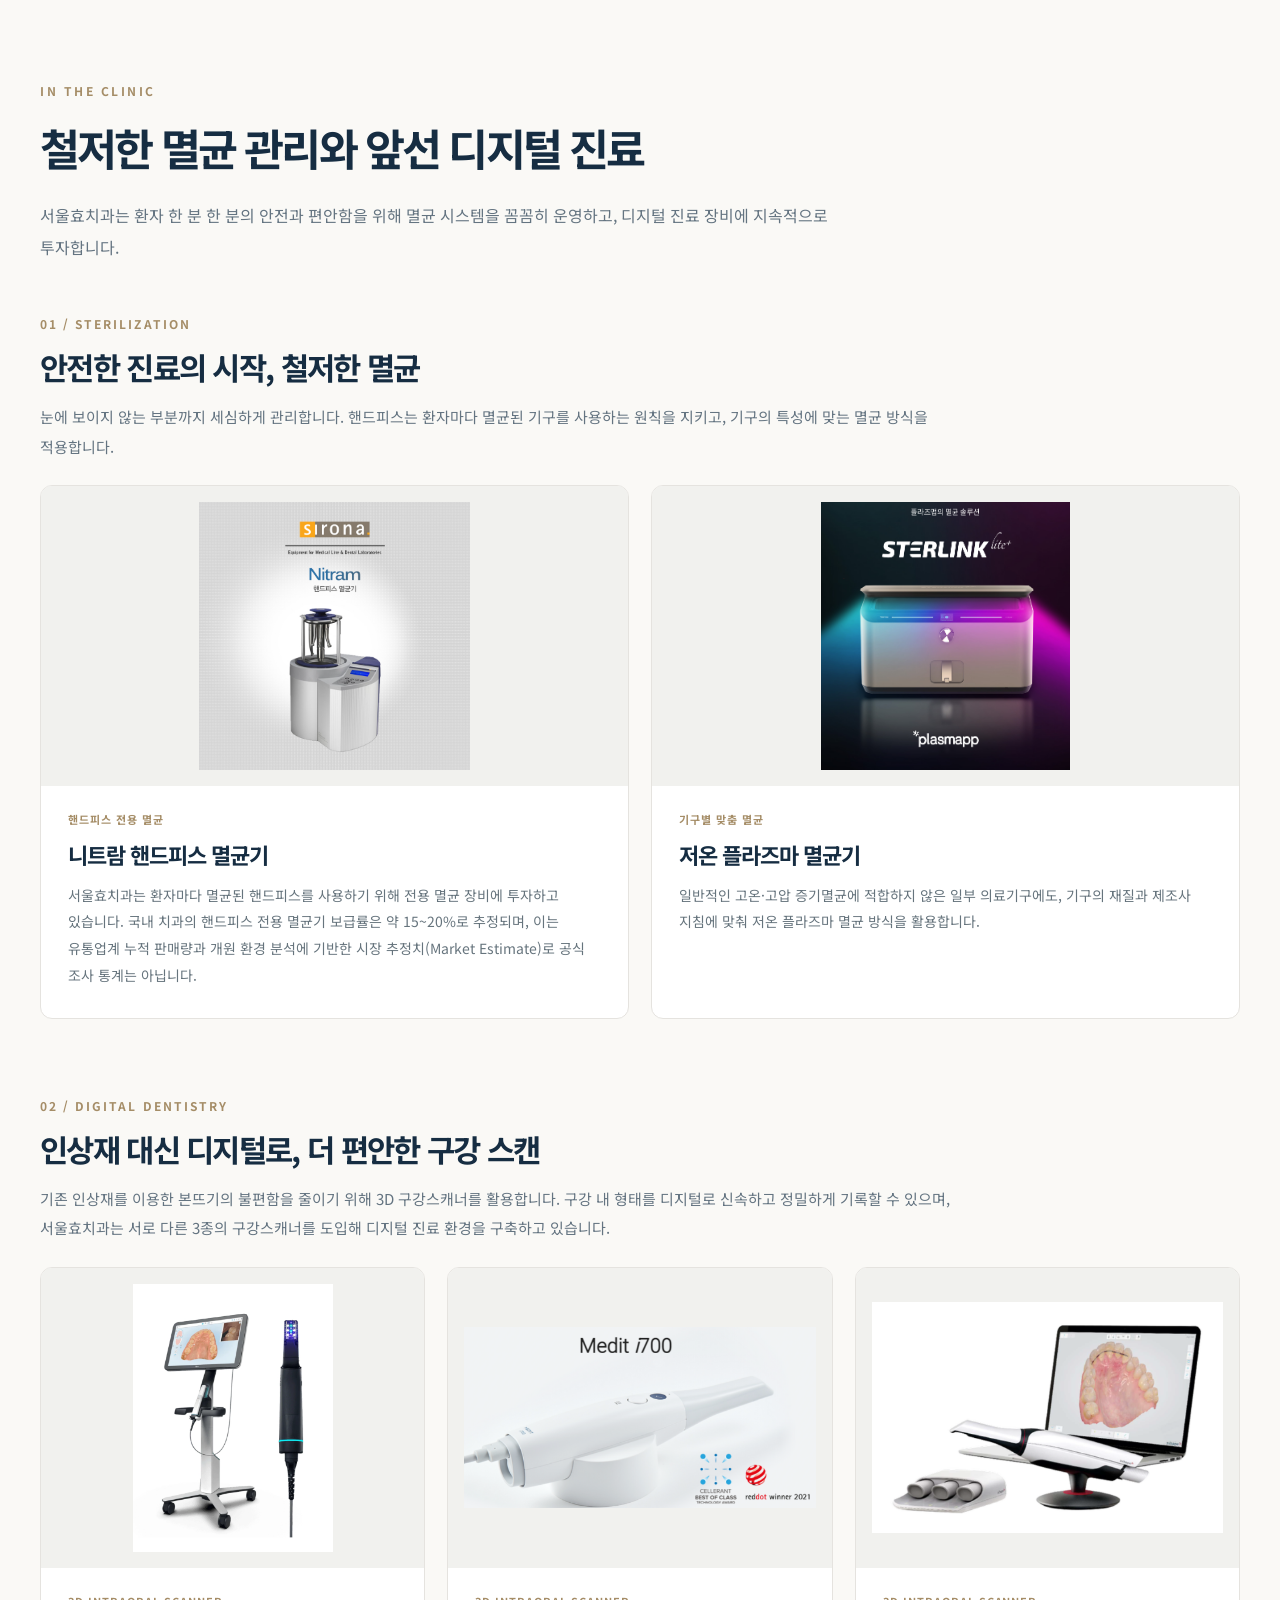
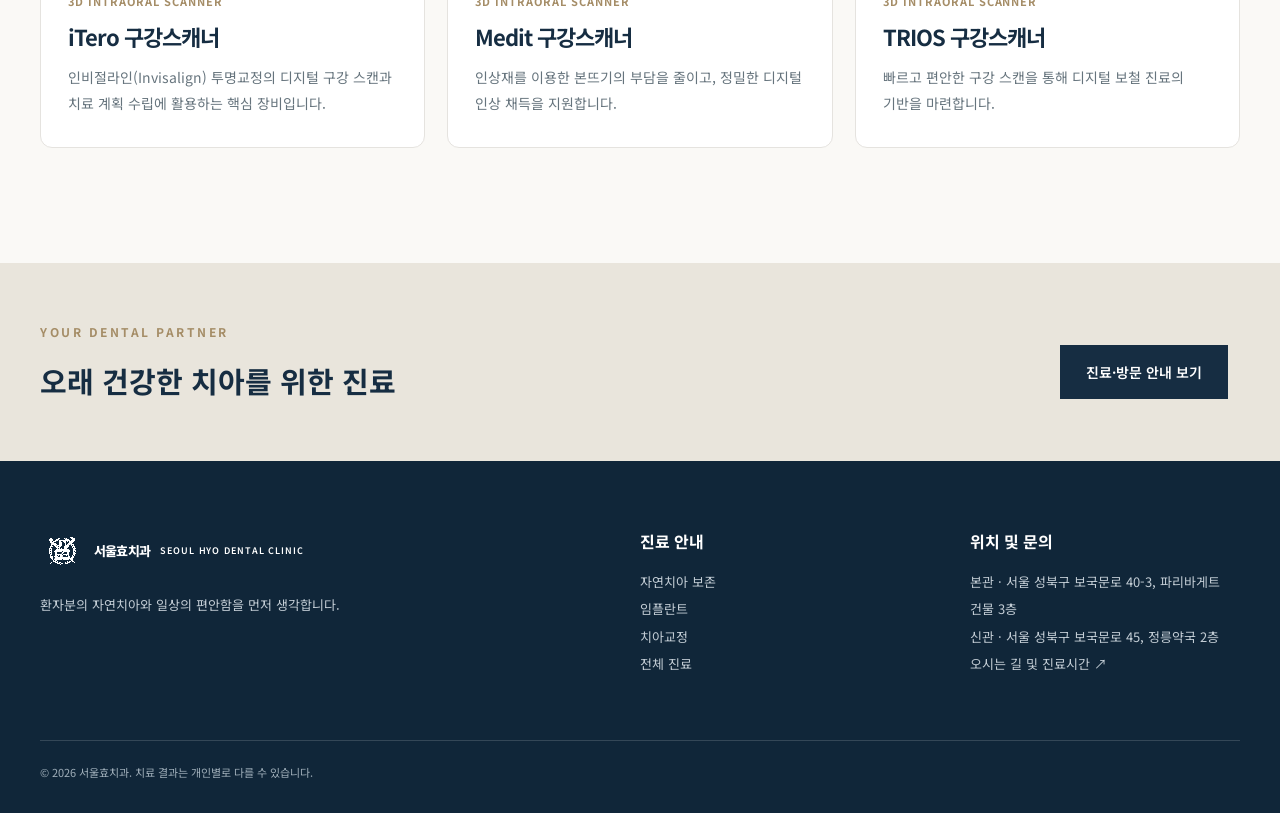
==== commit 96ea987f: "Update Ahn Duri professional experience order and add Kokia Hospital" ====
--- a/about.html
+++ b/about.html
@@ -113,8 +113,9 @@
                     <li>서울대학교 의과대학 예과수료</li>
                     <li>연세대학교 치과대학 졸업</li>
                     <li>보건복지부 인정 통합치의학 전문의</li>
+                    <li>전 코키아병원 치과 교정과 과장</li>
+                    <li>전 서울바른치과 교정과원장</li>
                     <li>전 청담아이비치과 교정과원장</li>
-                    <li>전 서울바른치과 교정과원장</li>
                     <li>대한통합치의학회 정회원</li>
                     <li>대한심미치과학회 정회원</li>
                     <li>투명교정 Invisalign 인증의</li>
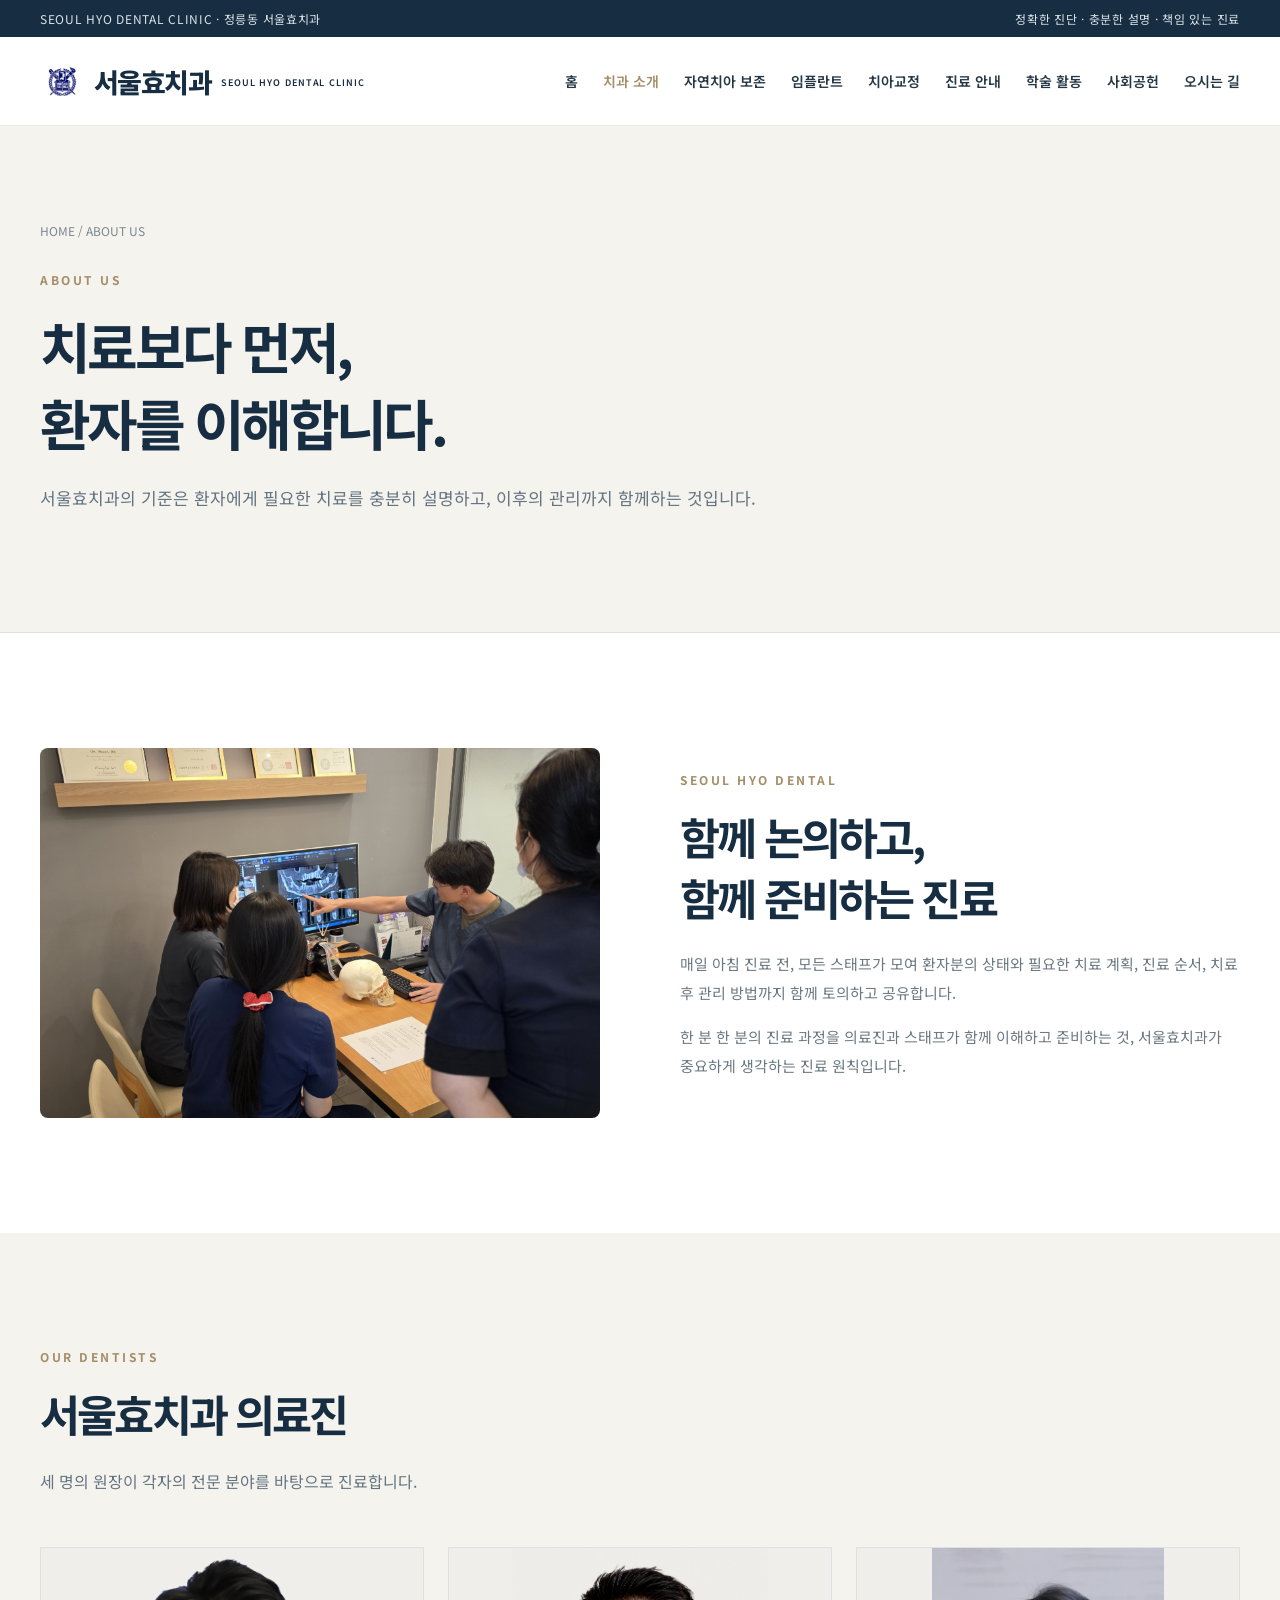
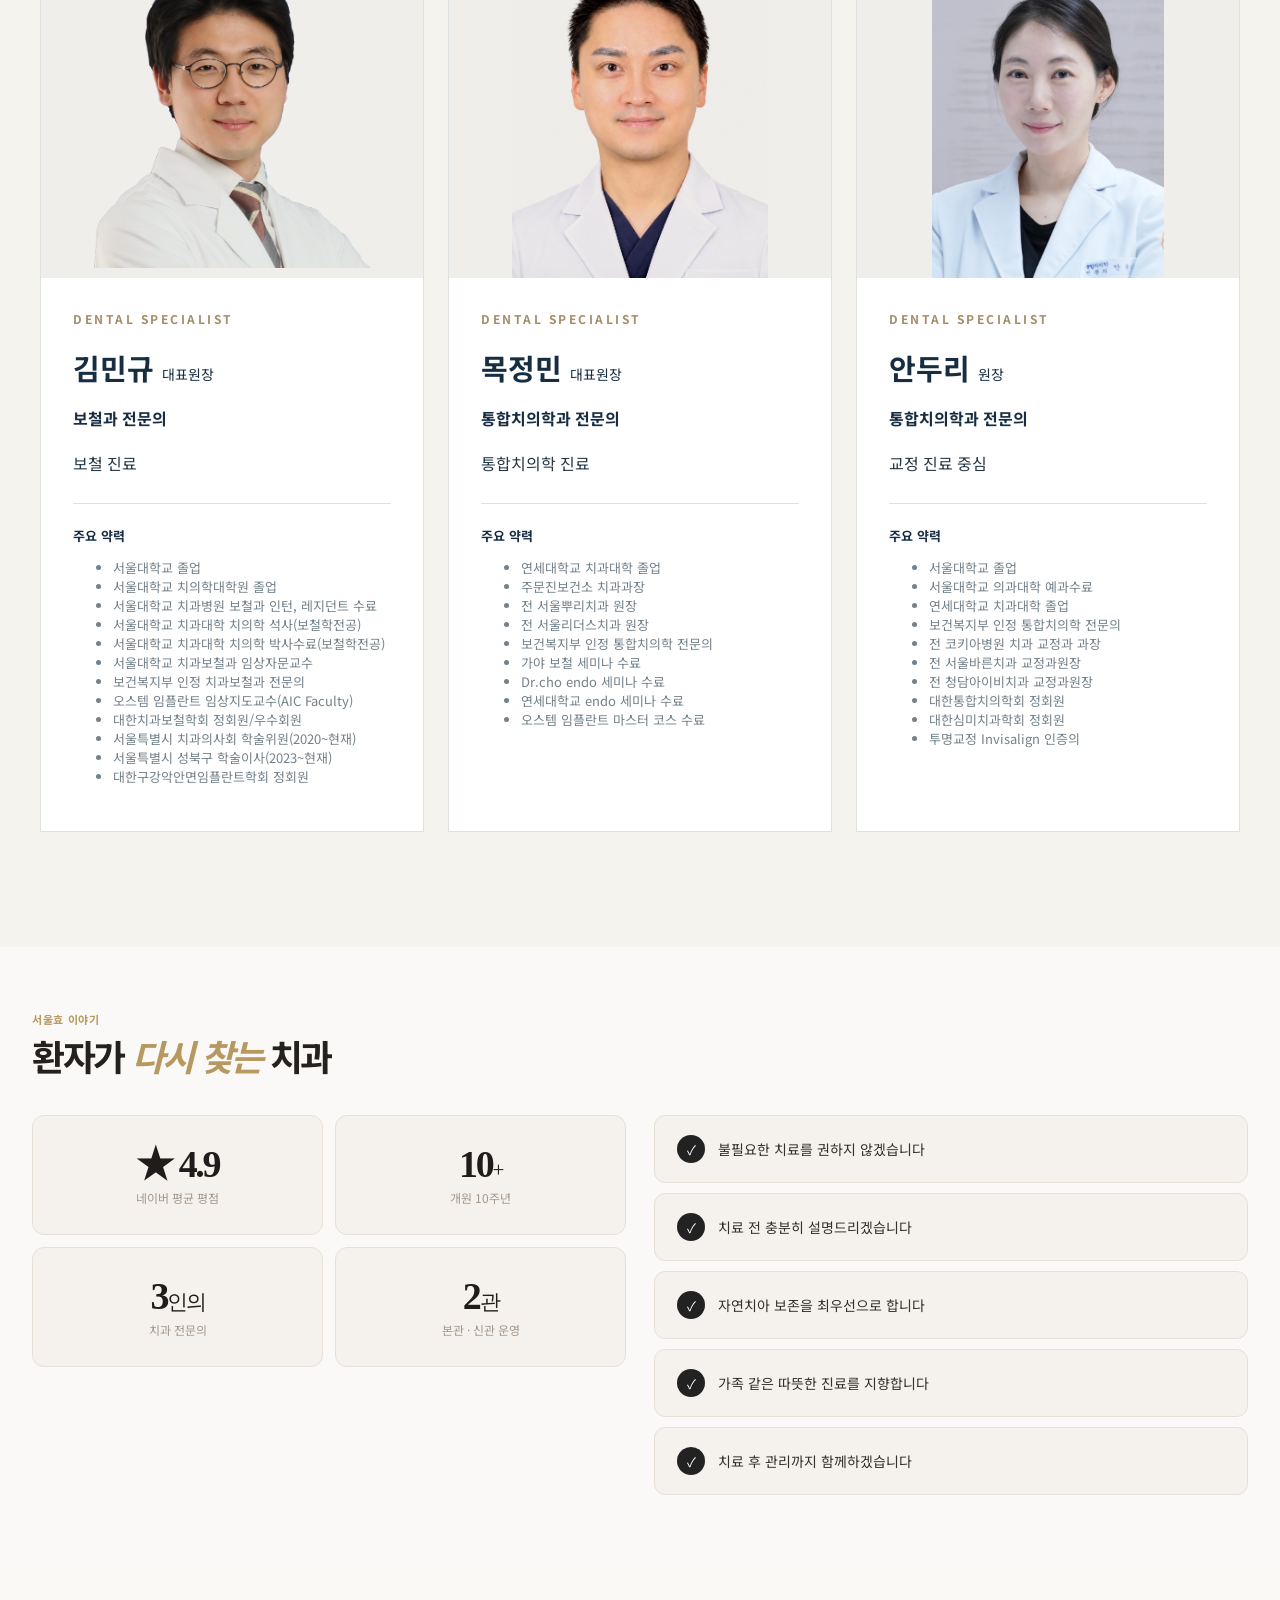
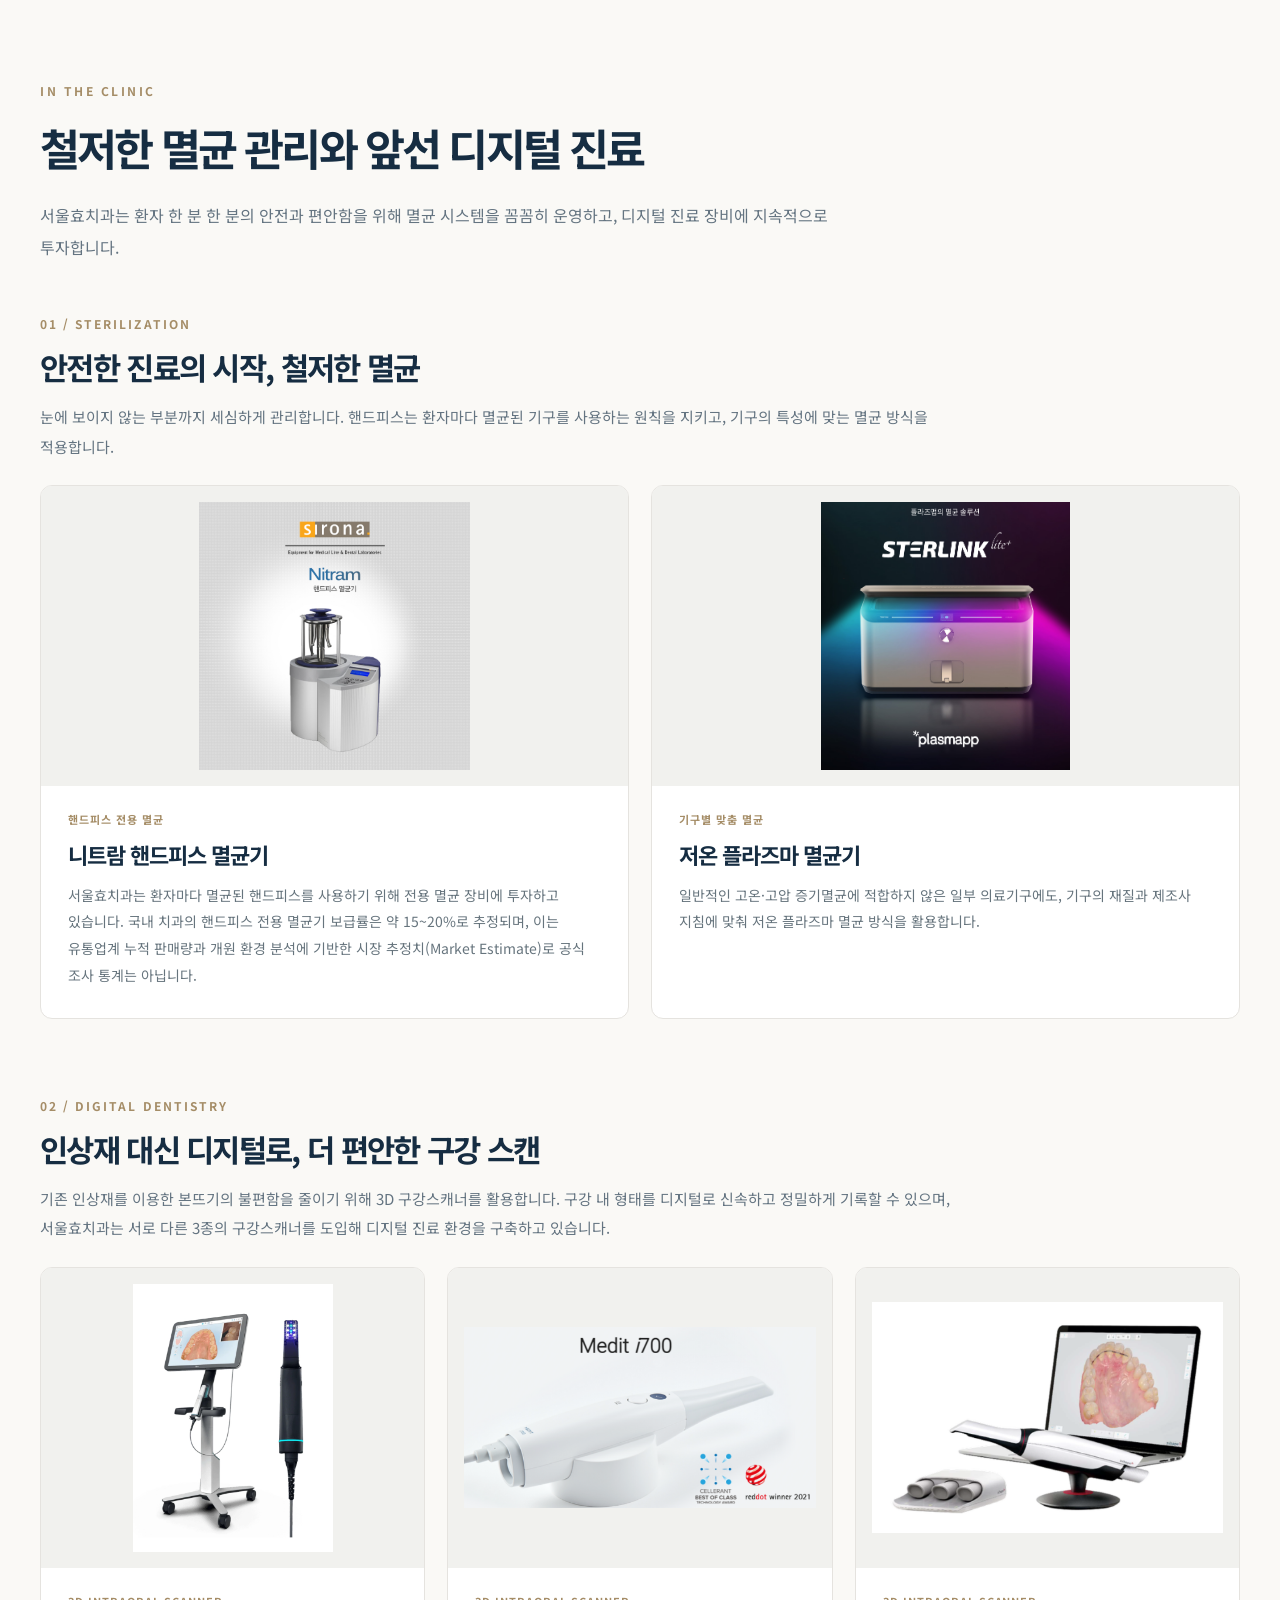
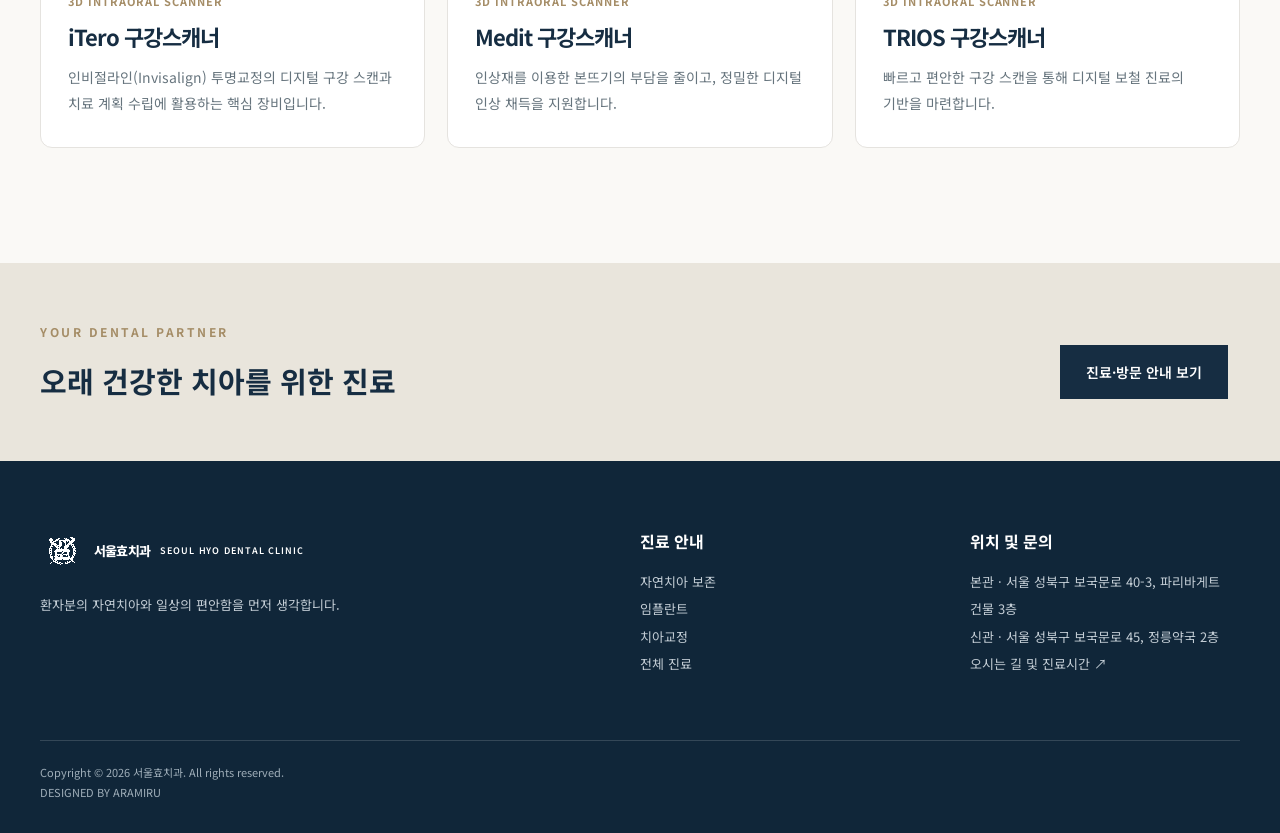
==== commit c303c862: "Update footer copyright and design credit" ====
--- a/about.html
+++ b/about.html
@@ -48,7 +48,7 @@
           </div>
           <div class="doctor-grid">
             <article class="doctor-card">
-              <div class="doctor-photo"><img src="assets/images/%EA%B9%80%EB%AF%BC%EA%B7%9C%20%EC%9B%90%EC%9E%A5%202.png" alt="김민규 대표원장 프로필 사진" style="width:100%;height:100%;object-fit:contain;object-position:center center;display:block">
+              <div class="doctor-photo doctor-photo-kim"><img src="assets/images/%EA%B9%80%EB%AF%BC%EA%B7%9C%20%EC%9B%90%EC%9E%A5%202.png" alt="김민규 대표원장 프로필 사진" style="width:100%;height:100%;object-fit:contain;object-position:center center;display:block">
               </div>
               <div class="doctor-copy">
                 <div class="eyebrow">DENTAL SPECIALIST</div>
@@ -75,7 +75,7 @@
               </div>
             </article>
             <article class="doctor-card">
-              <div class="doctor-photo"><img src="assets/images/doctor-mok.png" alt="목정민 대표원장 프로필 사진" style="width:100%;height:100%;object-fit:contain;object-position:center center;display:block">
+              <div class="doctor-photo doctor-photo-mok"><img src="assets/images/doctor-mok.png" alt="목정민 대표원장 프로필 사진" style="width:100%;height:100%;object-fit:contain;object-position:center center;display:block">
               </div>
               <div class="doctor-copy">
                 <div class="eyebrow">DENTAL SPECIALIST</div>
@@ -99,7 +99,7 @@
               </div>
             </article>
             <article class="doctor-card">
-              <div class="doctor-photo"><img src="assets/images/%EC%95%88%EB%91%90%EB%A6%AC%20%EC%9B%90%EC%9E%A5%202.jpg" alt="안두리 원장 프로필 사진" style="width:100%;height:100%;object-fit:contain;object-position:center center;display:block">
+              <div class="doctor-photo doctor-photo-ahn"><img src="assets/images/%EC%95%88%EB%91%90%EB%A6%AC%20%EC%9B%90%EC%9E%A5%202.jpg" alt="안두리 원장 프로필 사진" style="width:100%;height:100%;object-fit:contain;object-position:center center;display:block">
               </div>
               <div class="doctor-copy">
                 <div class="eyebrow">DENTAL SPECIALIST</div>
@@ -221,7 +221,7 @@
                     </p>
                   </div>
                 </div>
-                <div class="foot-bottom">© 2026 서울효치과. 치료 결과는 개인별로 다를 수 있습니다.</div>
+                <div class="foot-bottom">Copyright © 2026 서울효치과. All rights reserved.<br/>DESIGNED BY ARAMIRU</div>
               </div>
             </footer>
           </body>
--- a/assets/style.css
+++ b/assets/style.css
@@ -110,3 +110,10 @@
 .home-activity-photo{width:100%;min-width:0;min-height:350px;overflow:hidden;border-radius:4px;background:#e6e4df;align-self:stretch}
 .home-activity-photo img{display:block;width:100%;height:100%;min-height:350px;object-fit:cover;object-position:center}
 @media(max-width:760px){.home-activity-photo,.home-activity-photo img{min-height:260px}}
+
+
+/* Doctor portraits: balanced proportions and consistent warm-neutral backdrop */
+.doctor-grid .doctor-photo{overflow:hidden;background:#f0eeeb}
+.doctor-grid .doctor-photo img{max-width:100%;max-height:100%;object-fit:contain;object-position:center bottom}
+.doctor-grid .doctor-photo-kim img{width:84%!important;height:94%!important;object-position:center bottom!important;mix-blend-mode:multiply;-webkit-mask-image:radial-gradient(ellipse 78% 83% at 50% 52%,#000 73%,transparent 100%);mask-image:radial-gradient(ellipse 78% 83% at 50% 52%,#000 73%,transparent 100%)}
+.doctor-grid .doctor-photo-mok img{mix-blend-mode:multiply;-webkit-mask-image:linear-gradient(to right,transparent,#000 9%,#000 91%,transparent);mask-image:linear-gradient(to right,transparent,#000 9%,#000 91%,transparent)}
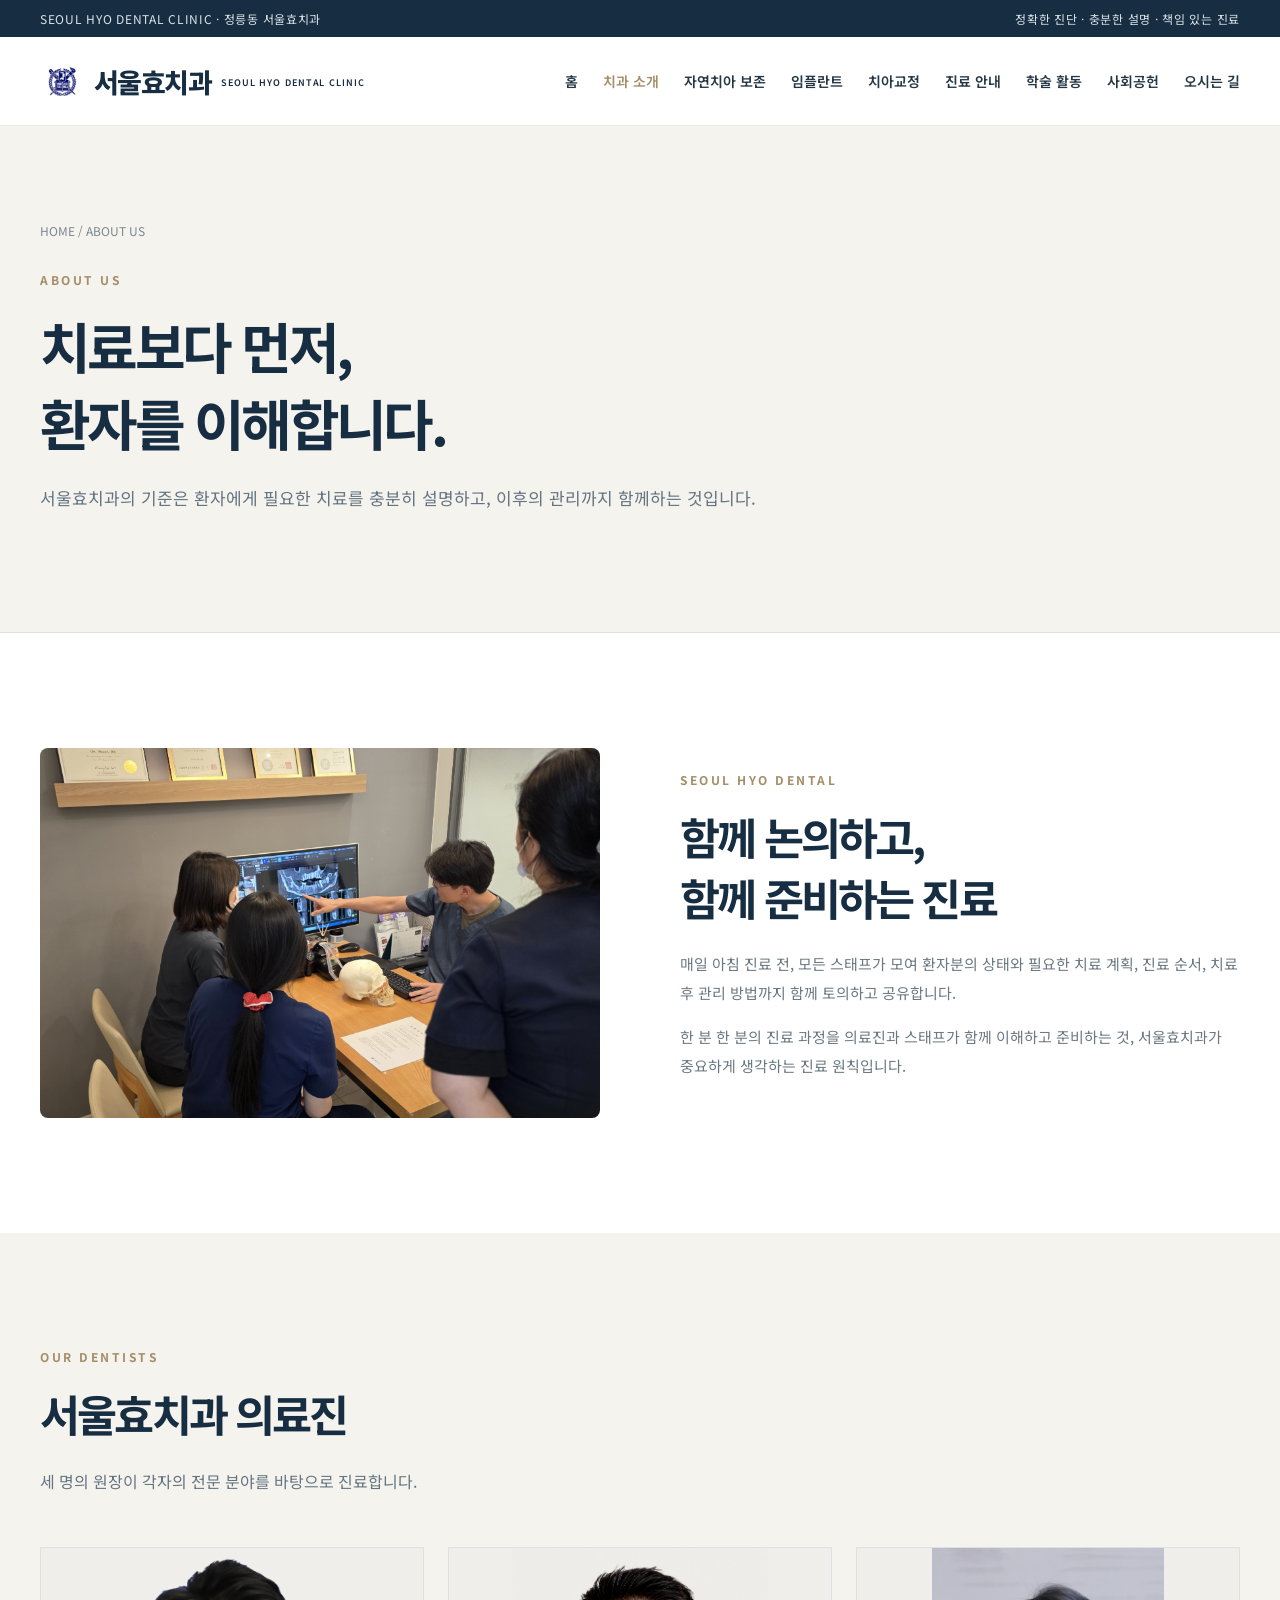
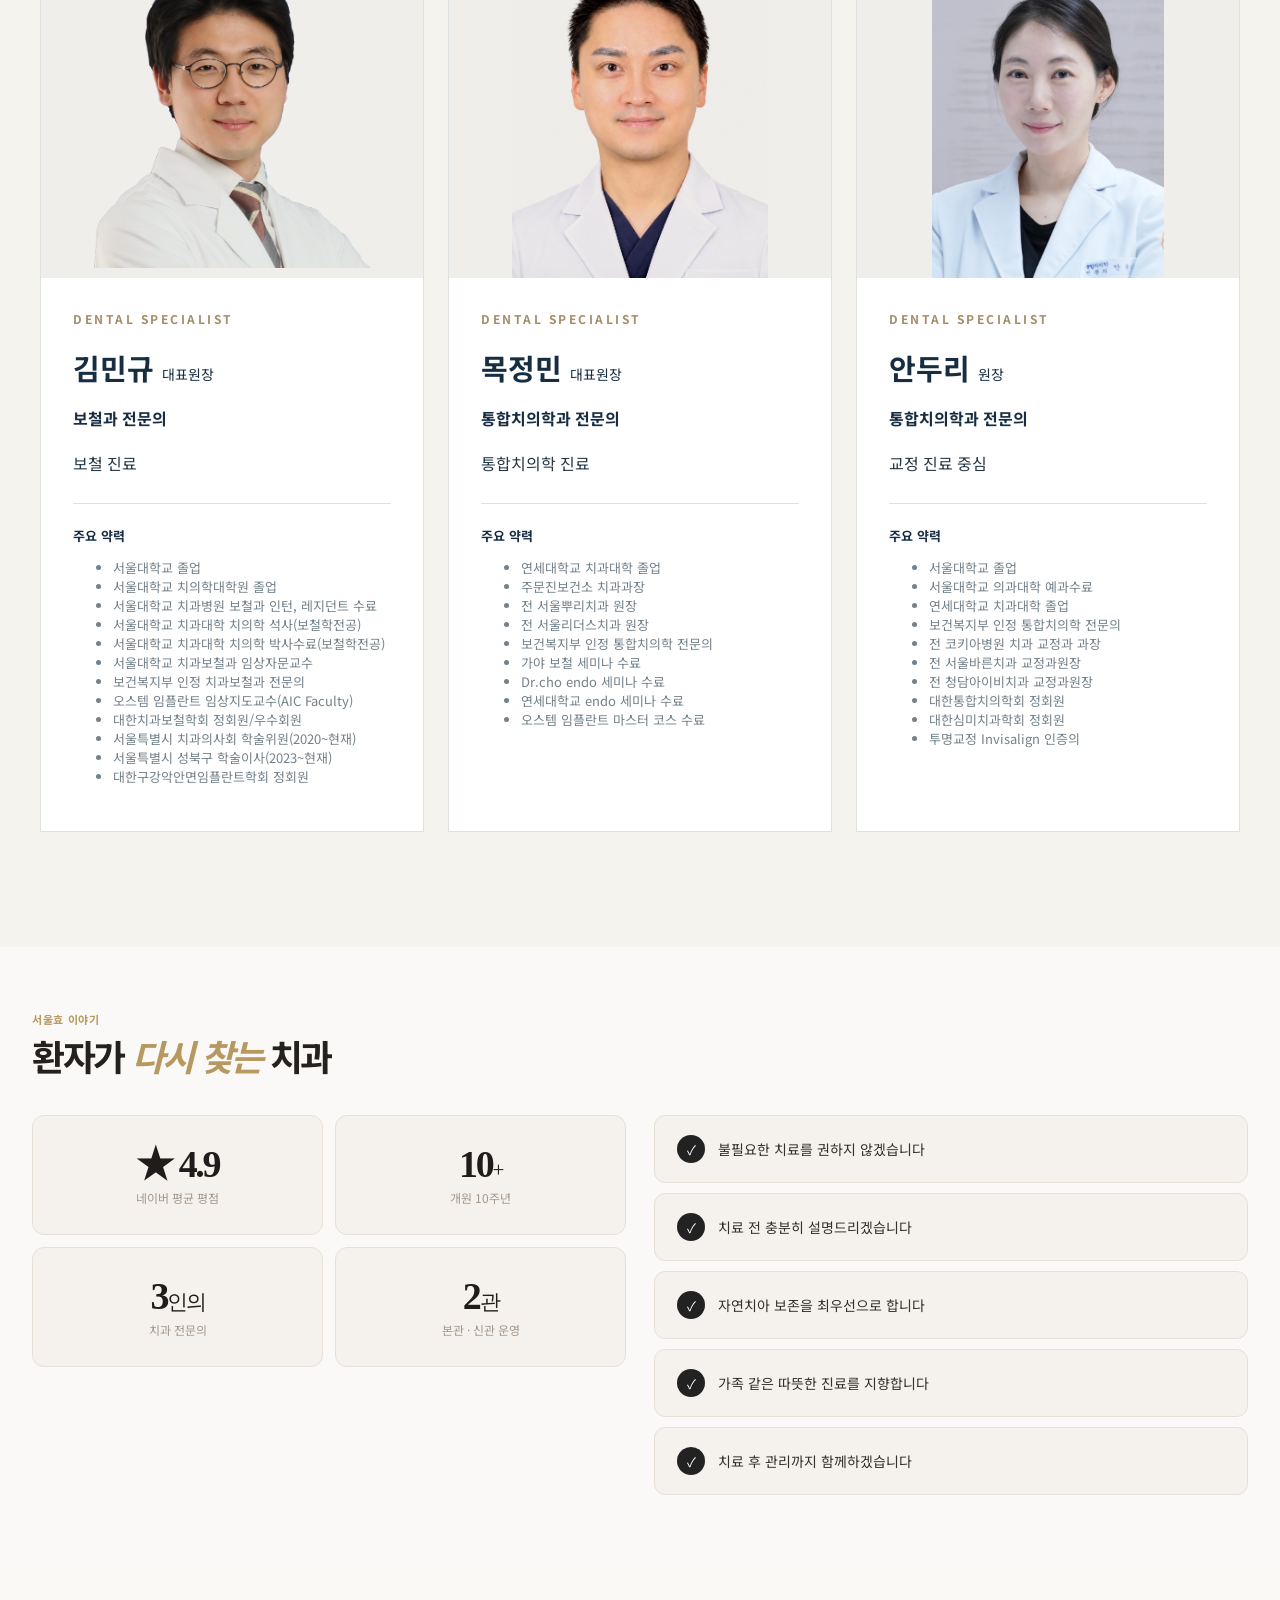
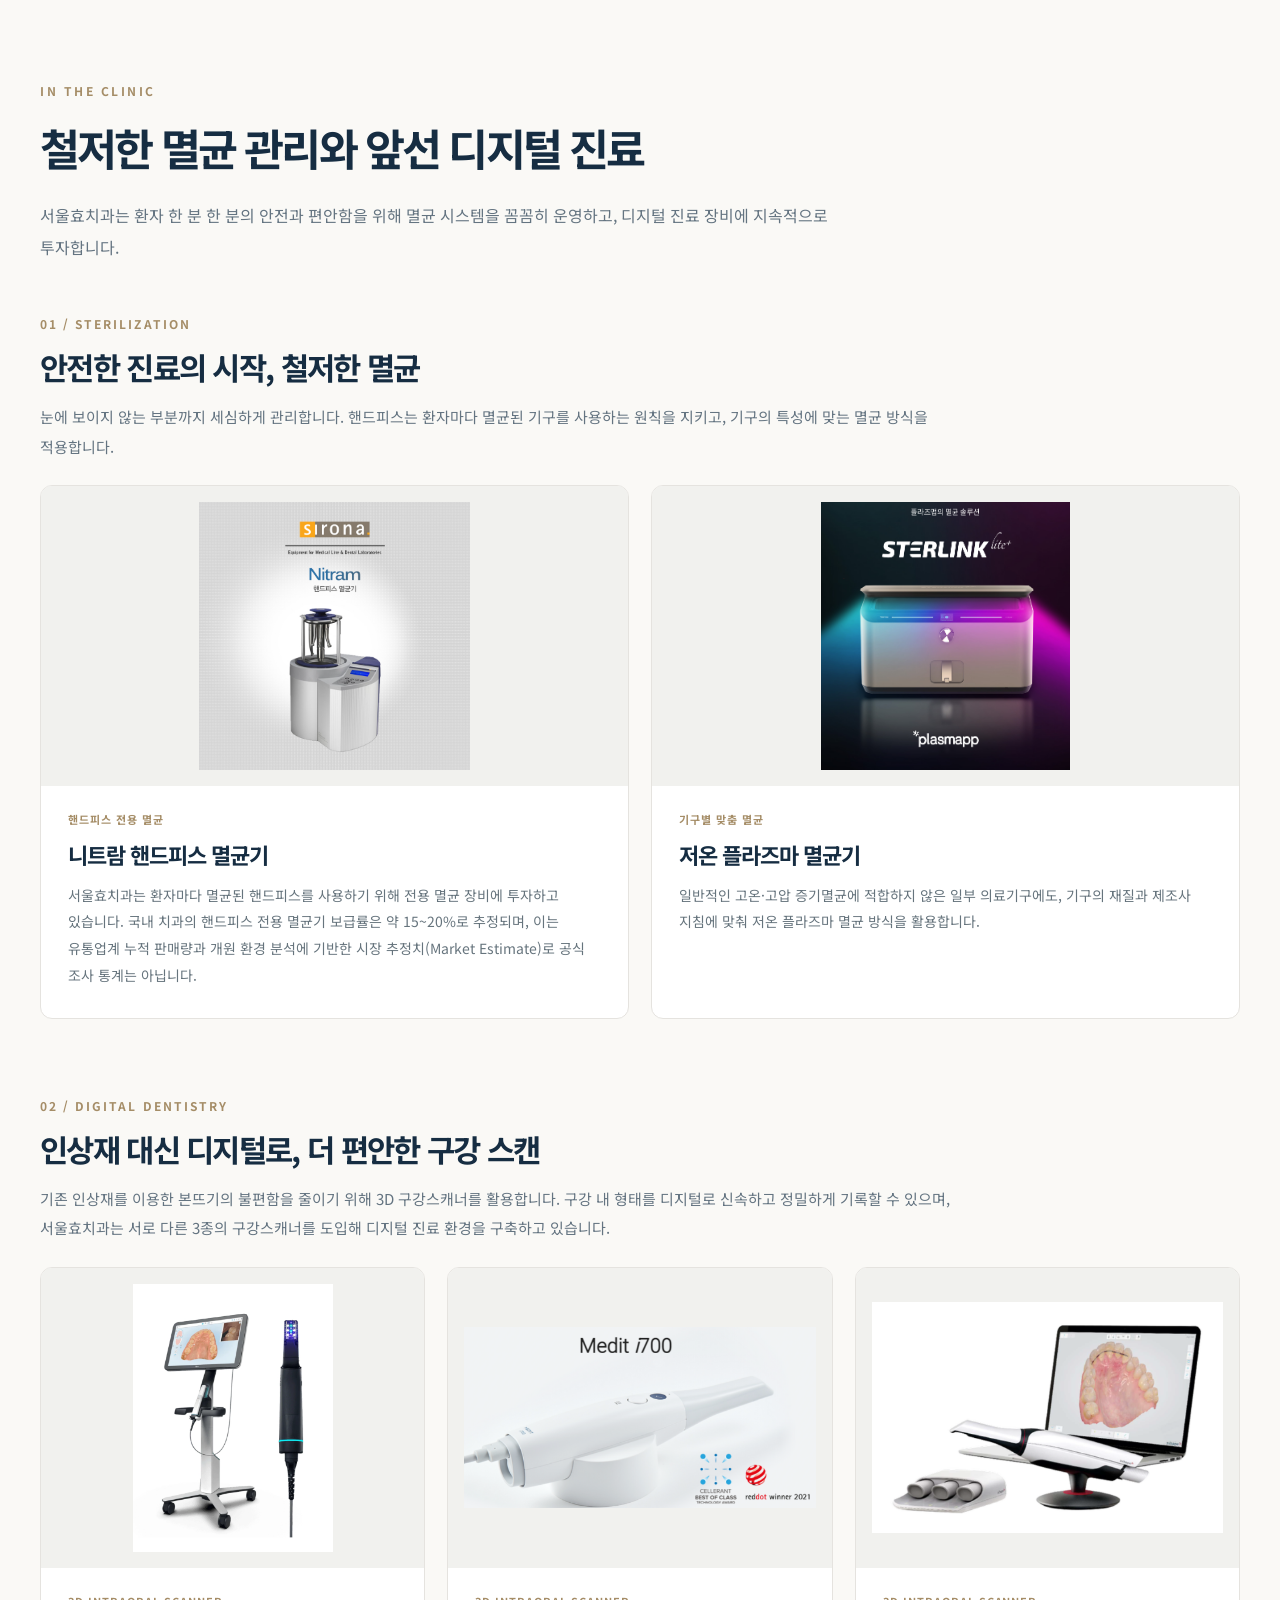
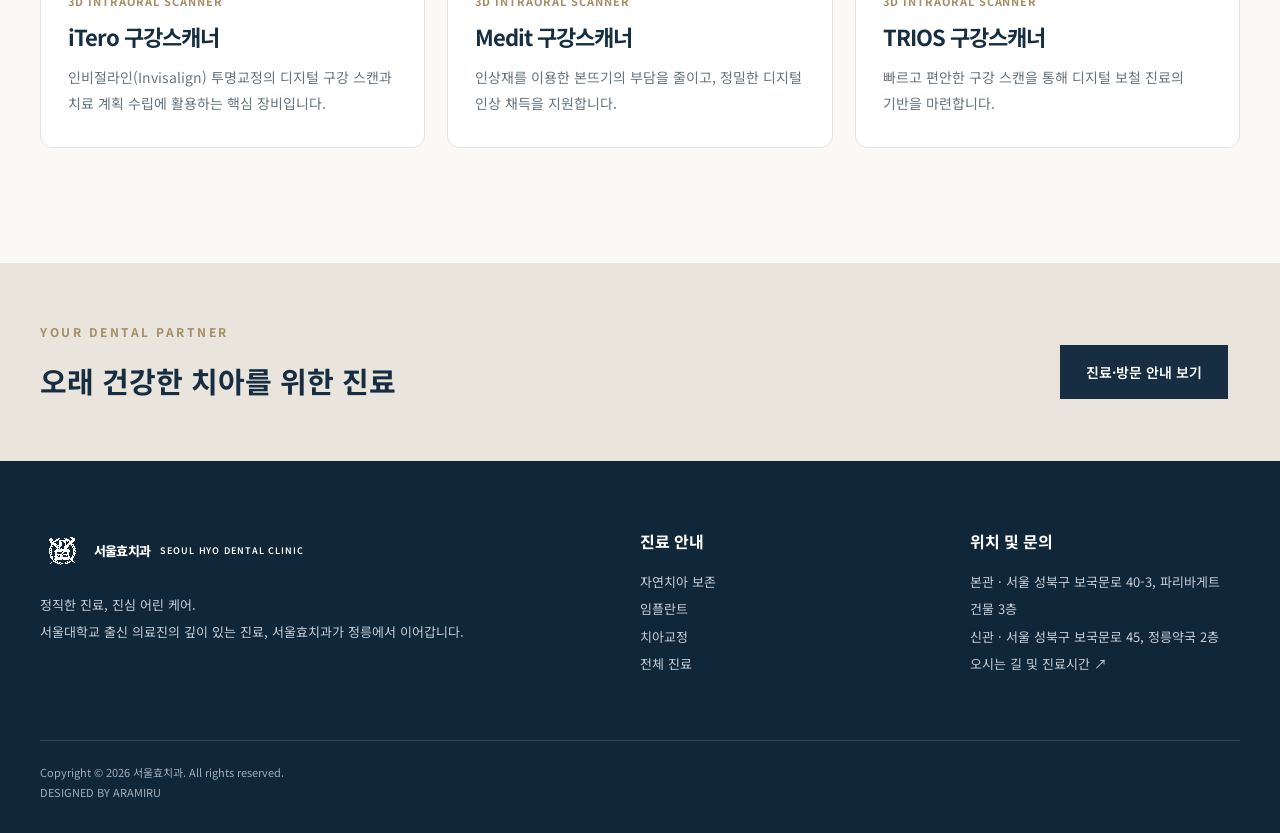
==== commit c3fa21ef: "Update clinic footer introduction" ====
--- a/about.html
+++ b/about.html
@@ -208,7 +208,7 @@
                 <div class="wrap">
                   <div class="footer-top">
                     <div><a class="logo" href="index.html">서울효치과<small>SEOUL HYO DENTAL CLINIC</small></a>
-                      <p>환자분의 자연치아와 일상의 편안함을 먼저 생각합니다.</p>
+                      <p>정직한 진료, 진심 어린 케어.<br/>서울대학교 출신 의료진의 깊이 있는 진료, 서울효치과가 정릉에서 이어갑니다.</p>
                     </div>
                     <div>
                       <h4>진료 안내</h4>
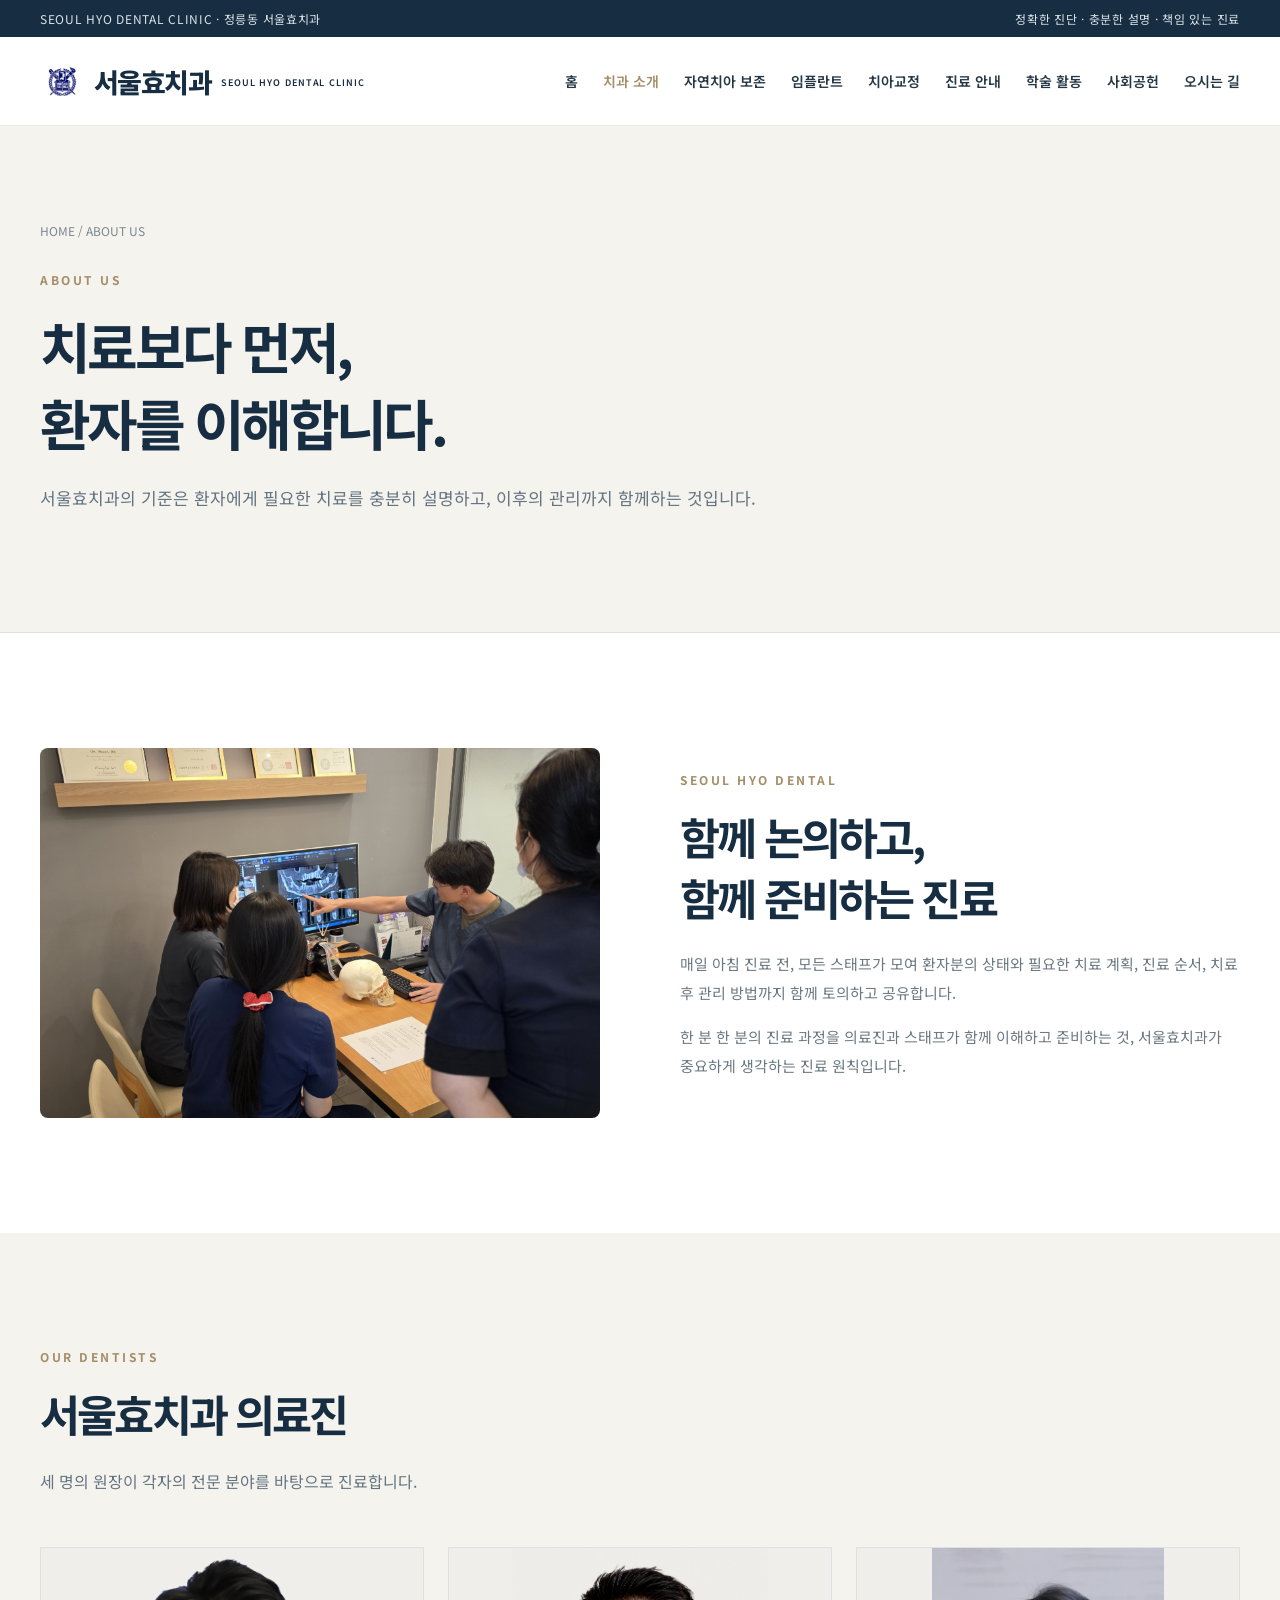
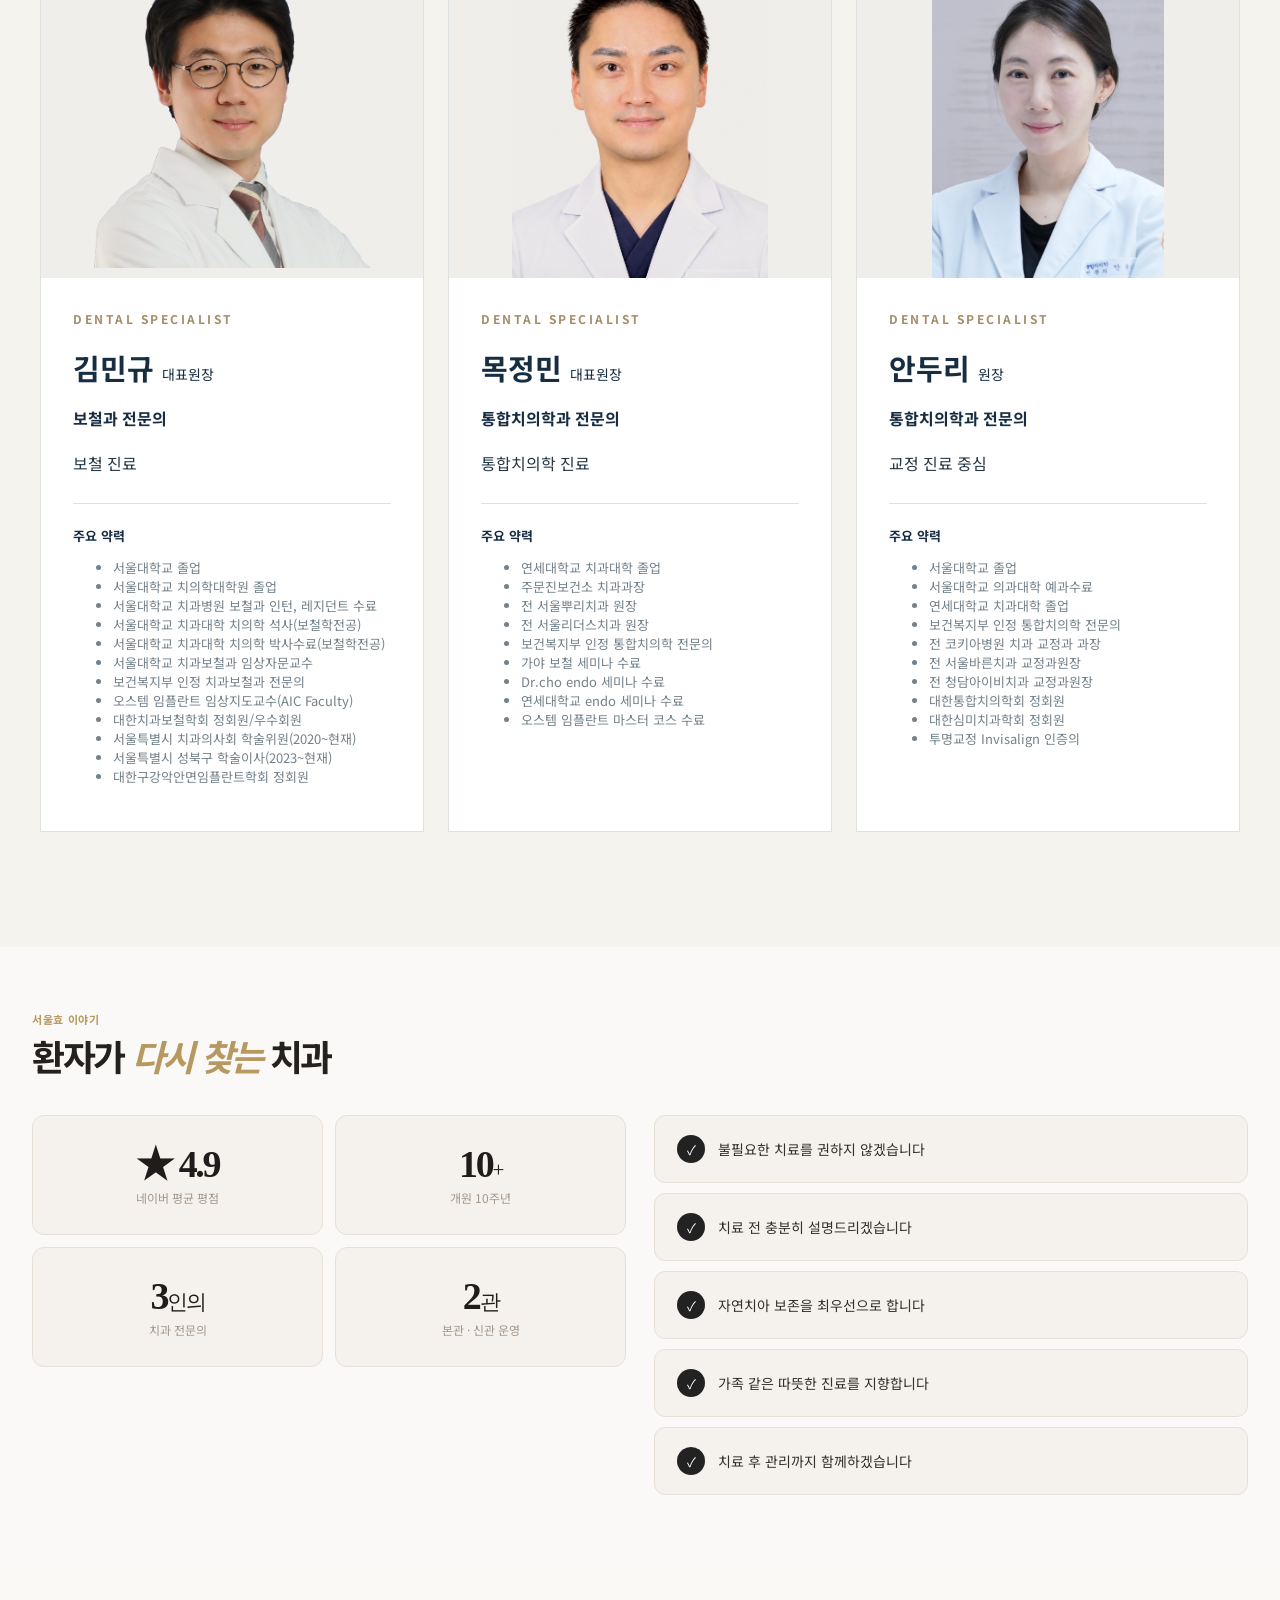
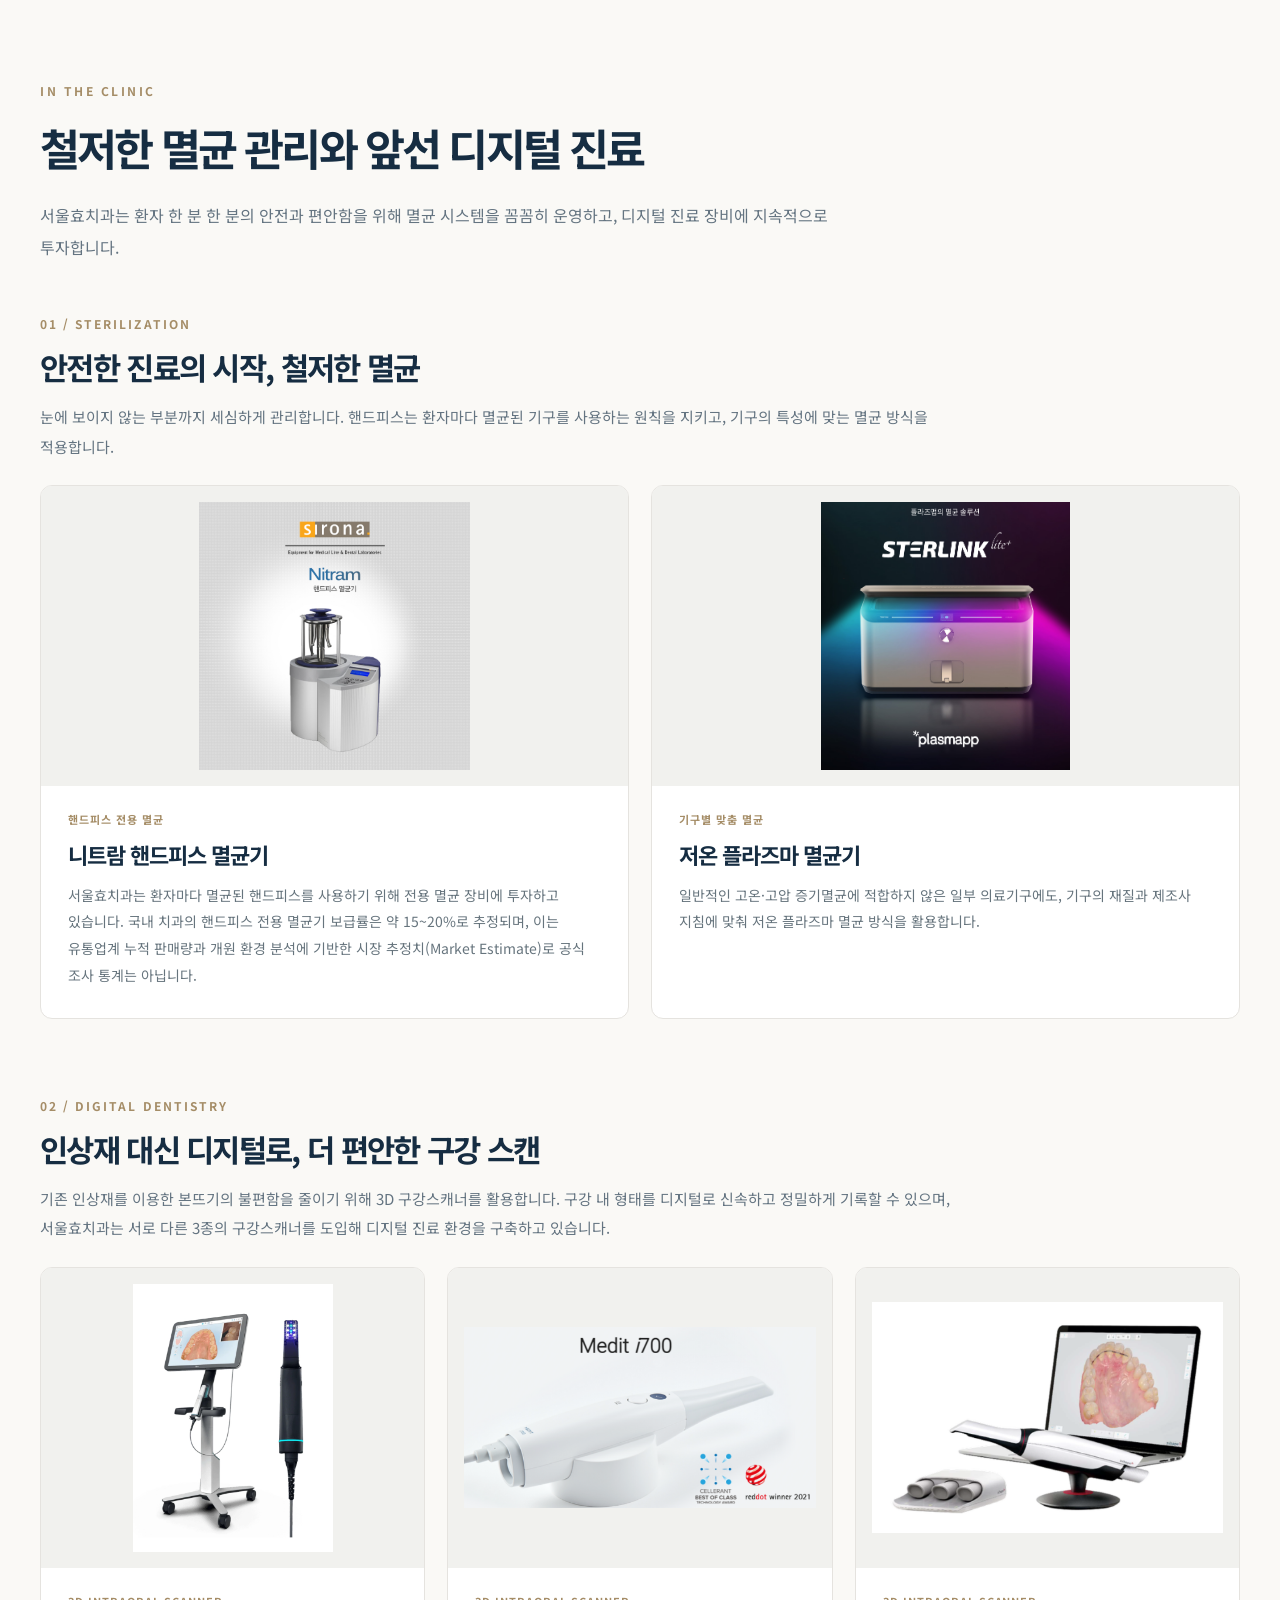
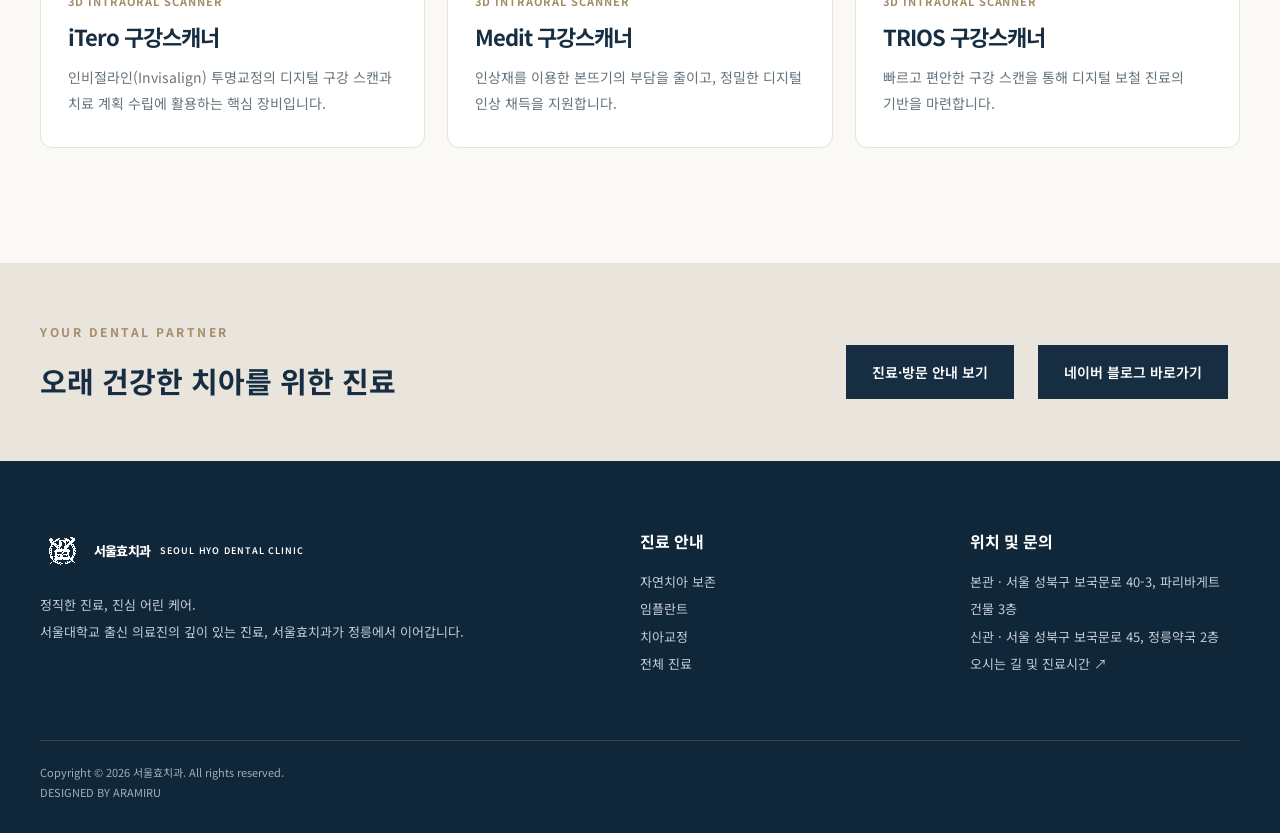
==== commit 0231db66: "Add Naver blog CTA alongside visit button" ====
--- a/about.html
+++ b/about.html
@@ -201,7 +201,7 @@
                   <div>
                     <div class="eyebrow">YOUR DENTAL PARTNER</div>
                     <h2>오래 건강한 치아를 위한 진료</h2>
-                  </div><a class="button" href="visit.html">진료·방문 안내 보기</a>
+                  </div><div style="display:flex;gap:12px;flex-wrap:wrap;align-items:center"><a class="button" href="visit.html">진료·방문 안내 보기</a><a class="button" href="https://blog.naver.com/seoulhyodental" target="_blank" rel="noopener noreferrer">네이버 블로그 바로가기</a></div>
                 </div>
               </section>
               <footer class="footer">
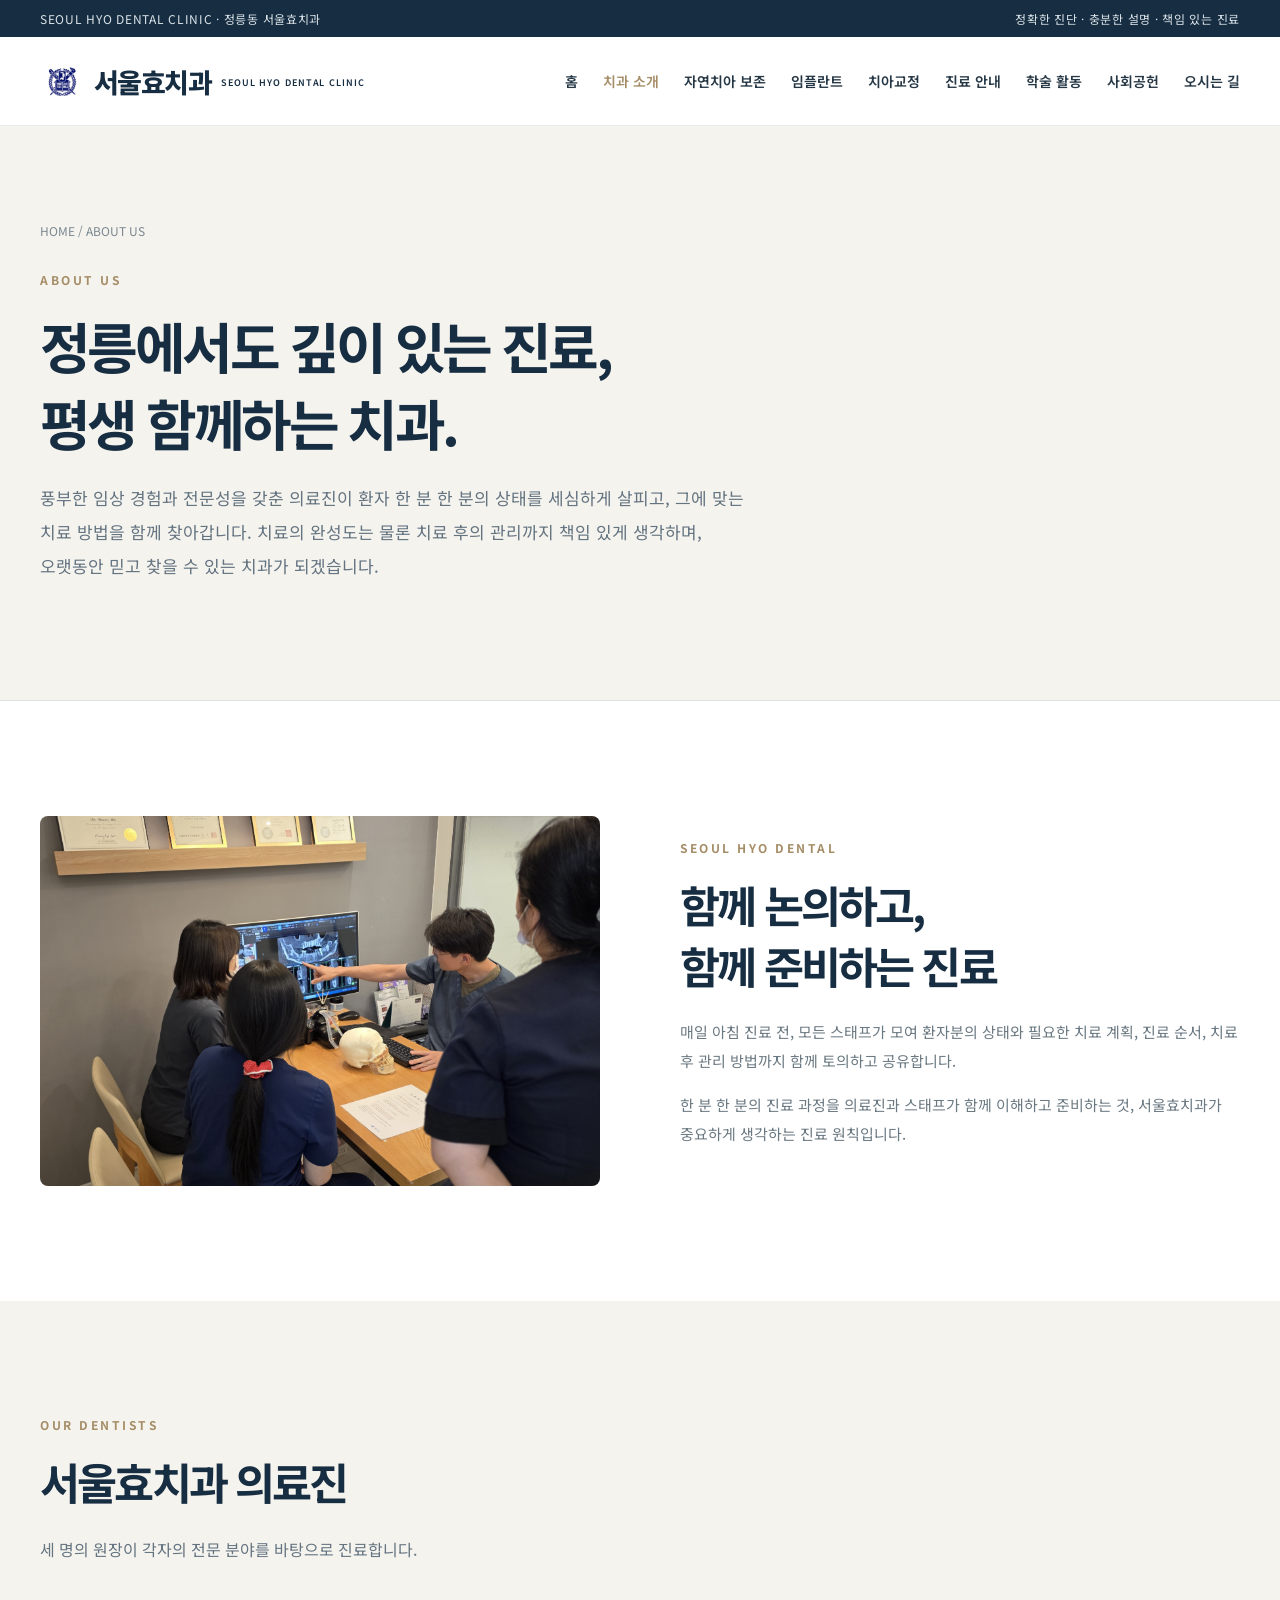
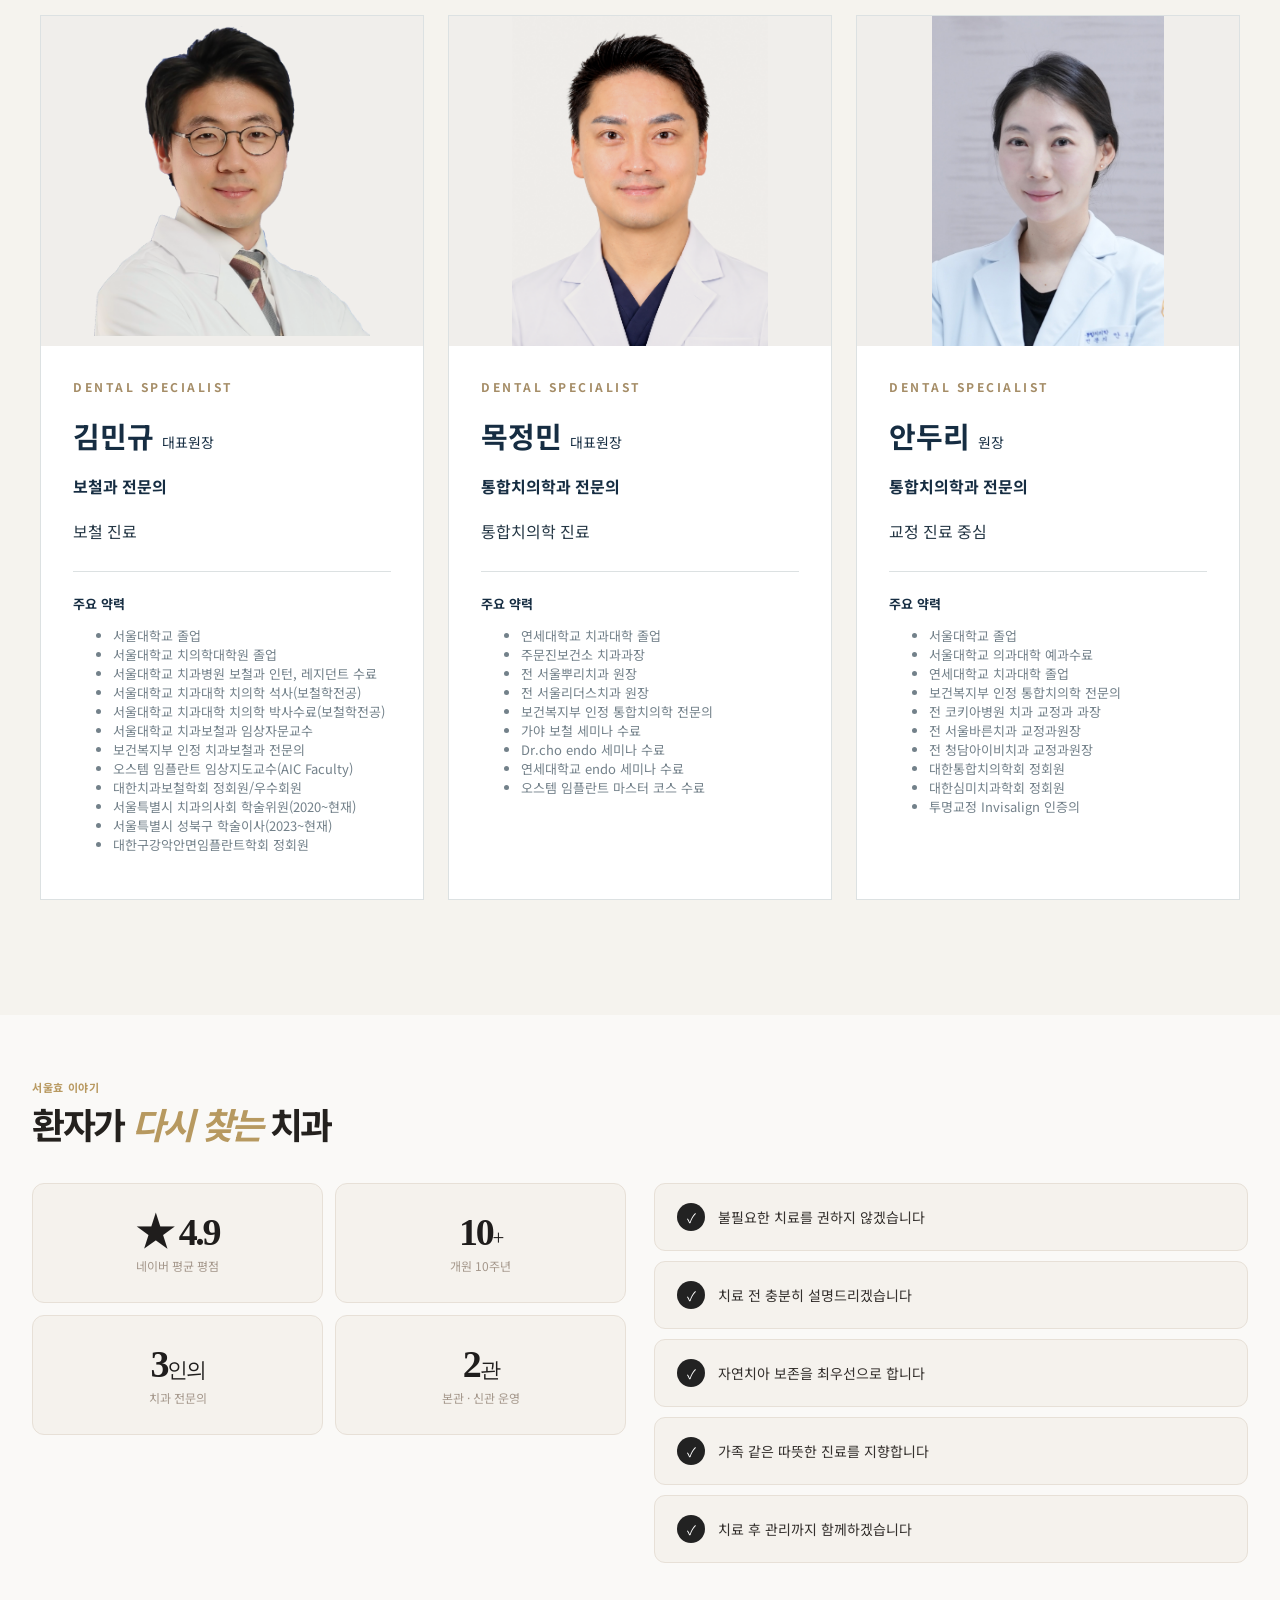
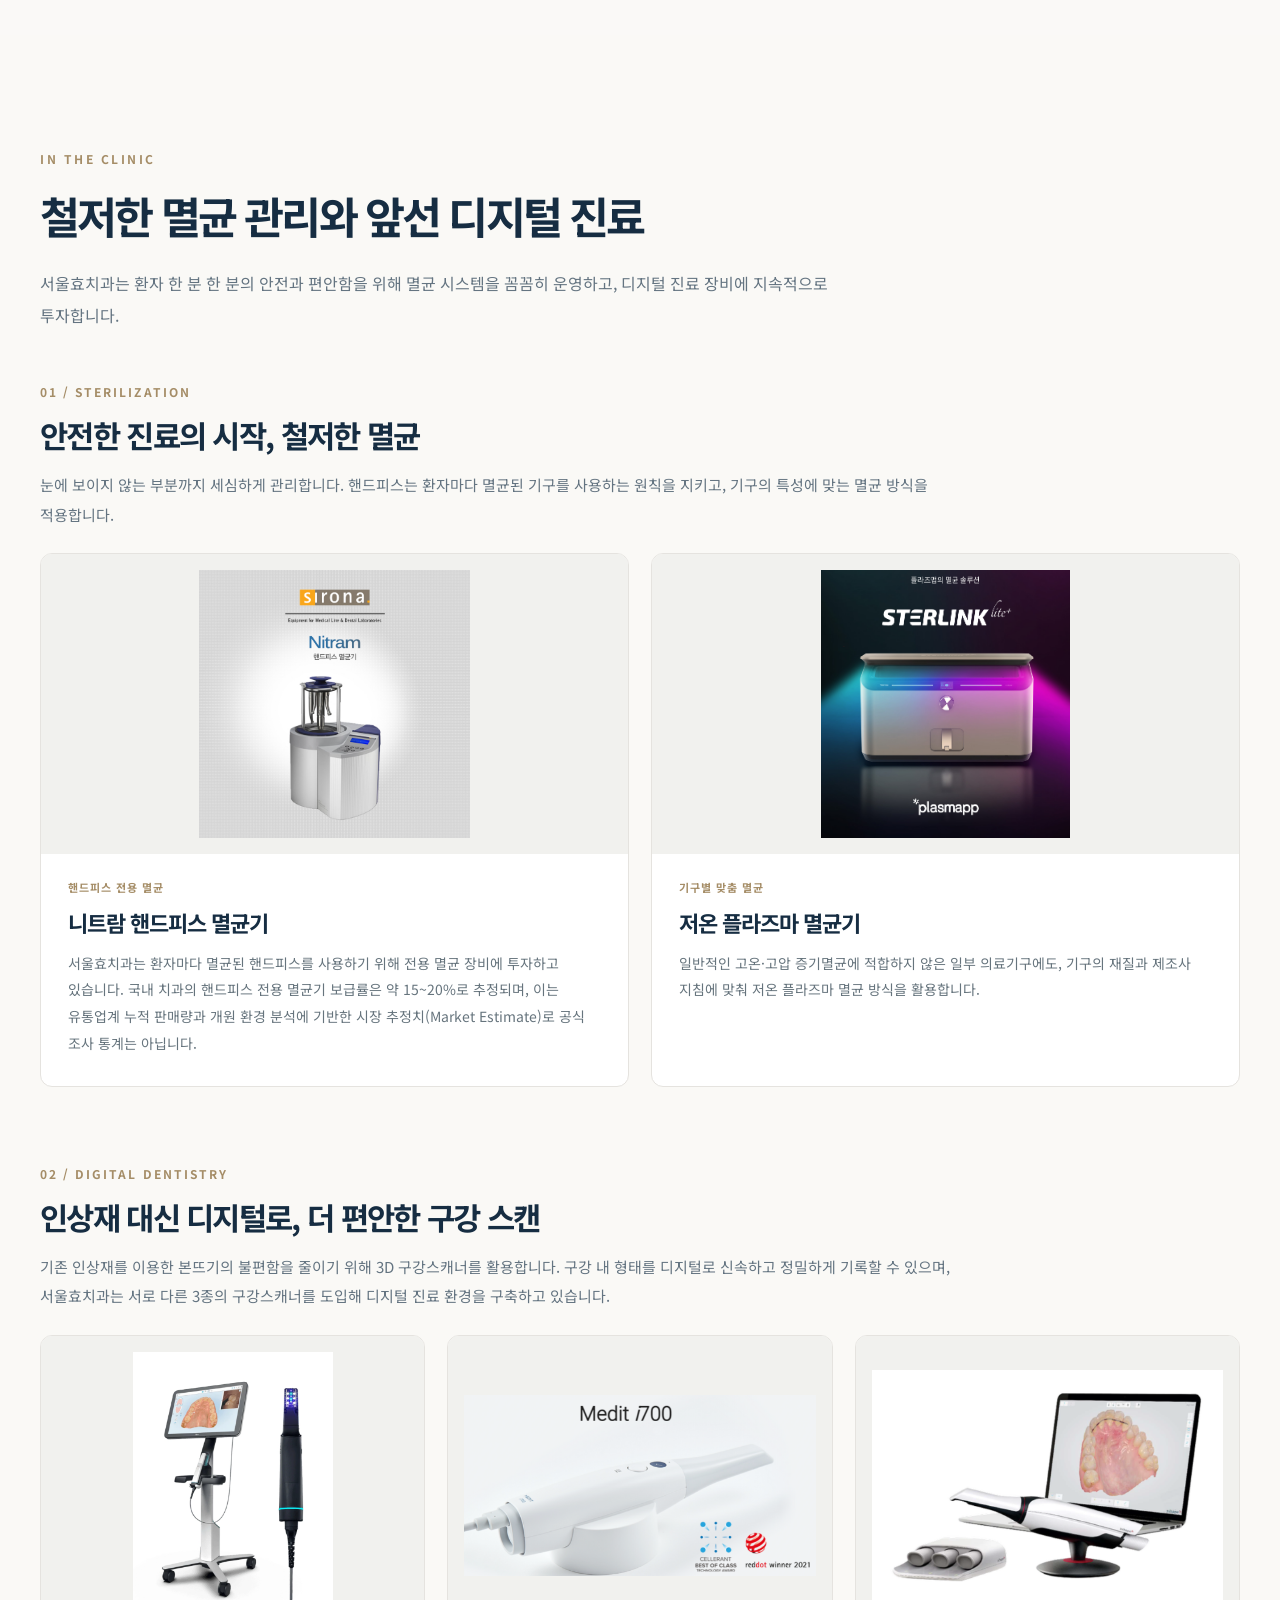
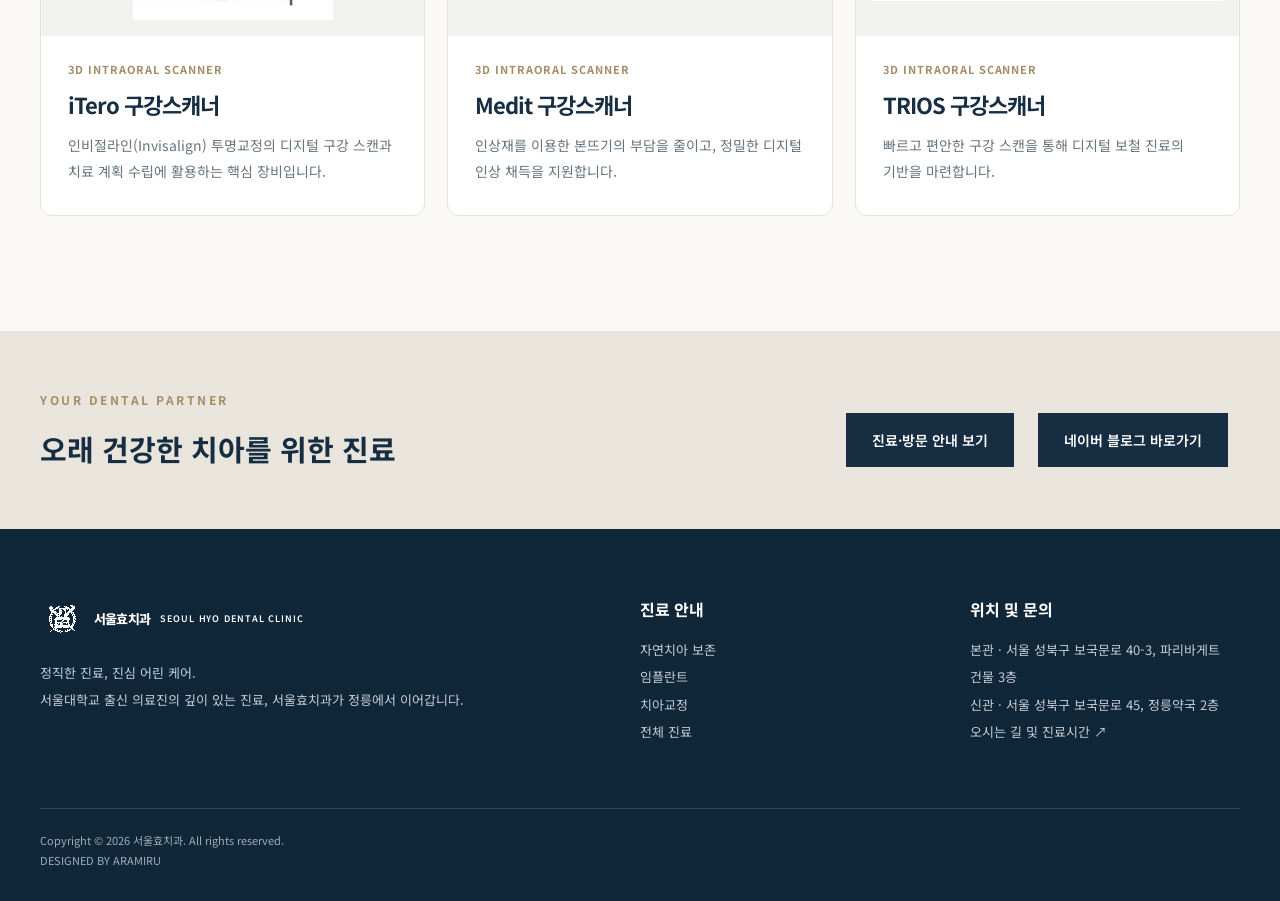
==== commit 4901c452: "Refine about page hero to emphasize clinical expertise and lifelong care" ====
--- a/about.html
+++ b/about.html
@@ -20,8 +20,8 @@
         <div class="wrap">
           <div class="crumb">HOME / ABOUT US</div>
           <div class="eyebrow">ABOUT US</div>
-          <h1 class="page-title">치료보다 먼저,<br/>환자를 이해합니다.</h1>
-          <p>서울효치과의 기준은 환자에게 필요한 치료를 충분히 설명하고, 이후의 관리까지 함께하는 것입니다.</p>
+          <h1 class="page-title">정릉에서도 깊이 있는 진료,<br/>평생 함께하는 치과.</h1>
+          <p>풍부한 임상 경험과 전문성을 갖춘 의료진이 환자 한 분 한 분의 상태를 세심하게 살피고, 그에 맞는 치료 방법을 함께 찾아갑니다. 치료의 완성도는 물론 치료 후의 관리까지 책임 있게 생각하며, 오랫동안 믿고 찾을 수 있는 치과가 되겠습니다.</p>
         </div>
       </section>
       <section class="section">
--- a/assets/style.css
+++ b/assets/style.css
@@ -117,3 +117,60 @@
 .doctor-grid .doctor-photo img{max-width:100%;max-height:100%;object-fit:contain;object-position:center bottom}
 .doctor-grid .doctor-photo-kim img{width:84%!important;height:94%!important;object-position:center bottom!important;mix-blend-mode:multiply;-webkit-mask-image:radial-gradient(ellipse 78% 83% at 50% 52%,#000 73%,transparent 100%);mask-image:radial-gradient(ellipse 78% 83% at 50% 52%,#000 73%,transparent 100%)}
 .doctor-grid .doctor-photo-mok img{mix-blend-mode:multiply;-webkit-mask-image:linear-gradient(to right,transparent,#000 9%,#000 91%,transparent);mask-image:linear-gradient(to right,transparent,#000 9%,#000 91%,transparent)}
+
+
+/* Orthodontics: age-specific care and treatment case slots */
+.ortho-senior{margin-top:24px;padding:25px 30px;border:1px solid var(--line);background:#fff}
+.ortho-senior strong{display:block;color:var(--navy);margin-bottom:10px}
+.ortho-senior p{margin:0;line-height:1.85;color:#596b76}
+.ortho-cases{display:grid;gap:30px}
+.ortho-case{border:1px solid var(--line);background:#fff;overflow:hidden}
+.ortho-case-images{display:grid;grid-template-columns:repeat(2,minmax(0,1fr));gap:2px;background:var(--line)}
+.ortho-case-placeholder{min-height:245px;padding:22px;background:#eef1f2;display:flex;flex-direction:column;align-items:center;justify-content:center;text-align:center;gap:12px;color:#667783}
+.ortho-case-placeholder span{font-size:12px;letter-spacing:.16em;font-weight:700;color:var(--navy)}
+.ortho-case-placeholder strong{font-size:15px;font-weight:500}
+.ortho-case-copy{padding:24px 28px}
+.ortho-case-copy h3{margin:0 0 8px;color:var(--navy)}
+.ortho-case-copy p{margin:0;line-height:1.7;color:#667783}
+.ortho-case-note{font-size:13px;color:#74818b;line-height:1.8;margin-top:18px}
+@media(max-width:600px){.ortho-case-placeholder{min-height:170px;padding:12px}.ortho-case-placeholder strong{font-size:12px}.ortho-case-copy{padding:20px}}
+
+/* Four matching age-group cards on orthodontics page */
+.ortho-age-grid{grid-template-columns:repeat(4,minmax(0,1fr))}
+.ortho-age-grid .principle{padding:36px 22px}
+.ortho-age-grid .principle:first-child{padding-left:0}
+.ortho-age-grid .principle:last-child{padding-right:0}
+@media(max-width:900px){.ortho-age-grid{grid-template-columns:repeat(2,minmax(0,1fr))}.ortho-age-grid .principle{padding:28px 20px}.ortho-age-grid .principle:nth-child(2){border-right:0}.ortho-age-grid .principle:nth-child(-n+2){border-bottom:1px solid var(--line)}}
+@media(max-width:520px){.ortho-age-grid{grid-template-columns:1fr}.ortho-age-grid .principle{padding:24px 0;border-right:0;border-bottom:1px solid var(--line)}.ortho-age-grid .principle:last-child{border-bottom:0}}
+
+/* Orthodontic before/after image pairs */
+.ortho-case-photo{margin:0;min-width:0;background:#eef1f2;position:relative;display:flex;flex-direction:column}
+.ortho-case-photo img{display:block;width:100%;height:270px;object-fit:contain;background:#eef1f2}
+.ortho-case-photo figcaption{padding:10px 12px;text-align:center;font-size:12px;letter-spacing:.15em;font-weight:700;color:var(--navy);background:#f7f8f8}
+@media(max-width:600px){.ortho-case-photo img{height:180px}}
+
+
+/* Advanced implant landing page */
+.implant-hero{background:linear-gradient(125deg,#142c41 0%,#25455a 100%);color:#fff}
+.implant-hero .crumb,.implant-hero .eyebrow{color:#d9c7a8}
+.implant-hero .page-title,.implant-hero p{color:#fff}
+.implant-hero p{max-width:790px;opacity:.88;line-height:1.9}
+.implant-complex-grid{display:grid;grid-template-columns:repeat(2,minmax(0,1fr));gap:18px}
+.implant-complex-card{background:#f7f8f8;border:1px solid var(--line);padding:34px;display:flex;flex-direction:column;min-height:275px}
+.implant-complex-no{font-size:12px;letter-spacing:.13em;color:#a48c68;font-weight:700}
+.implant-complex-card h3{font-size:24px;color:var(--navy);margin:21px 0 13px;letter-spacing:-.04em}
+.implant-complex-card p{color:#667783;line-height:1.9;font-size:15px;margin:0 0 18px}
+.implant-complex-card span{margin-top:auto;font-size:13px;color:#8a7454}
+.implant-statement{padding:55px 60px;background:#173349;color:#fff}
+.implant-statement .eyebrow{color:#d9c7a8}
+.implant-statement h2{font-size:clamp(28px,3.3vw,44px);line-height:1.4;letter-spacing:-.05em;margin:17px 0;color:#fff}
+.implant-statement p{max-width:780px;line-height:2;color:#e0e8ed}
+.implant-case-grid{display:grid;grid-template-columns:repeat(3,minmax(0,1fr));gap:22px}
+.implant-case{border:1px solid var(--line);background:#fff}
+.implant-case-visual{aspect-ratio:4/3;background:linear-gradient(145deg,#e9eef0,#dce3e5);display:flex;flex-direction:column;justify-content:center;align-items:center;gap:12px;padding:20px;text-align:center;color:var(--navy)}
+.implant-case-visual span{font-size:12px;letter-spacing:.16em;color:#a48c68;font-weight:700}
+.implant-case-visual strong{font-size:17px;line-height:1.5}
+.implant-case-visual small{font-size:12px;color:#7b8b94}
+.implant-case h3{padding:22px 22px 0;margin:0;color:var(--navy);font-size:20px}
+.implant-case p{padding:0 22px 24px;color:#687781;line-height:1.8;font-size:14px}
+@media(max-width:760px){.implant-complex-grid,.implant-case-grid{grid-template-columns:1fr}.implant-complex-card{min-height:0;padding:27px}.implant-statement{padding:34px 25px}.implant-case-visual{aspect-ratio:16/9}}
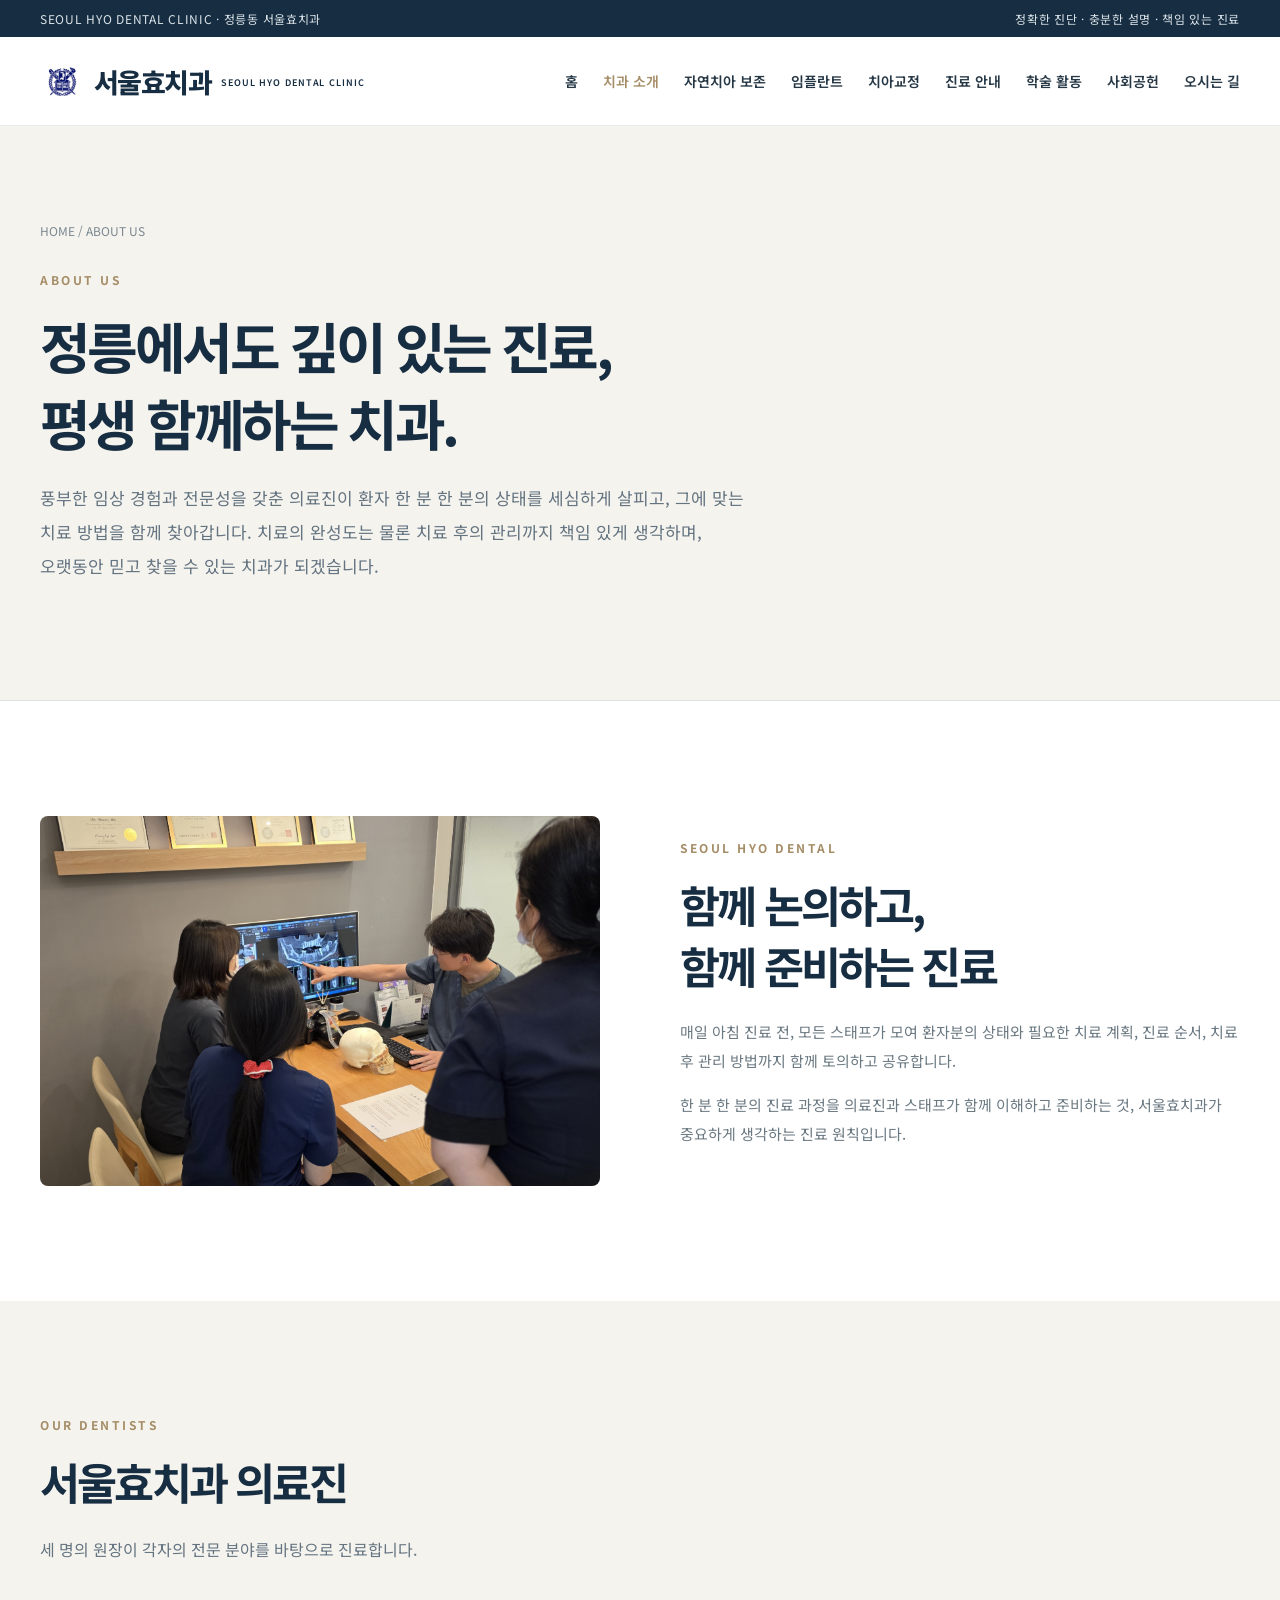
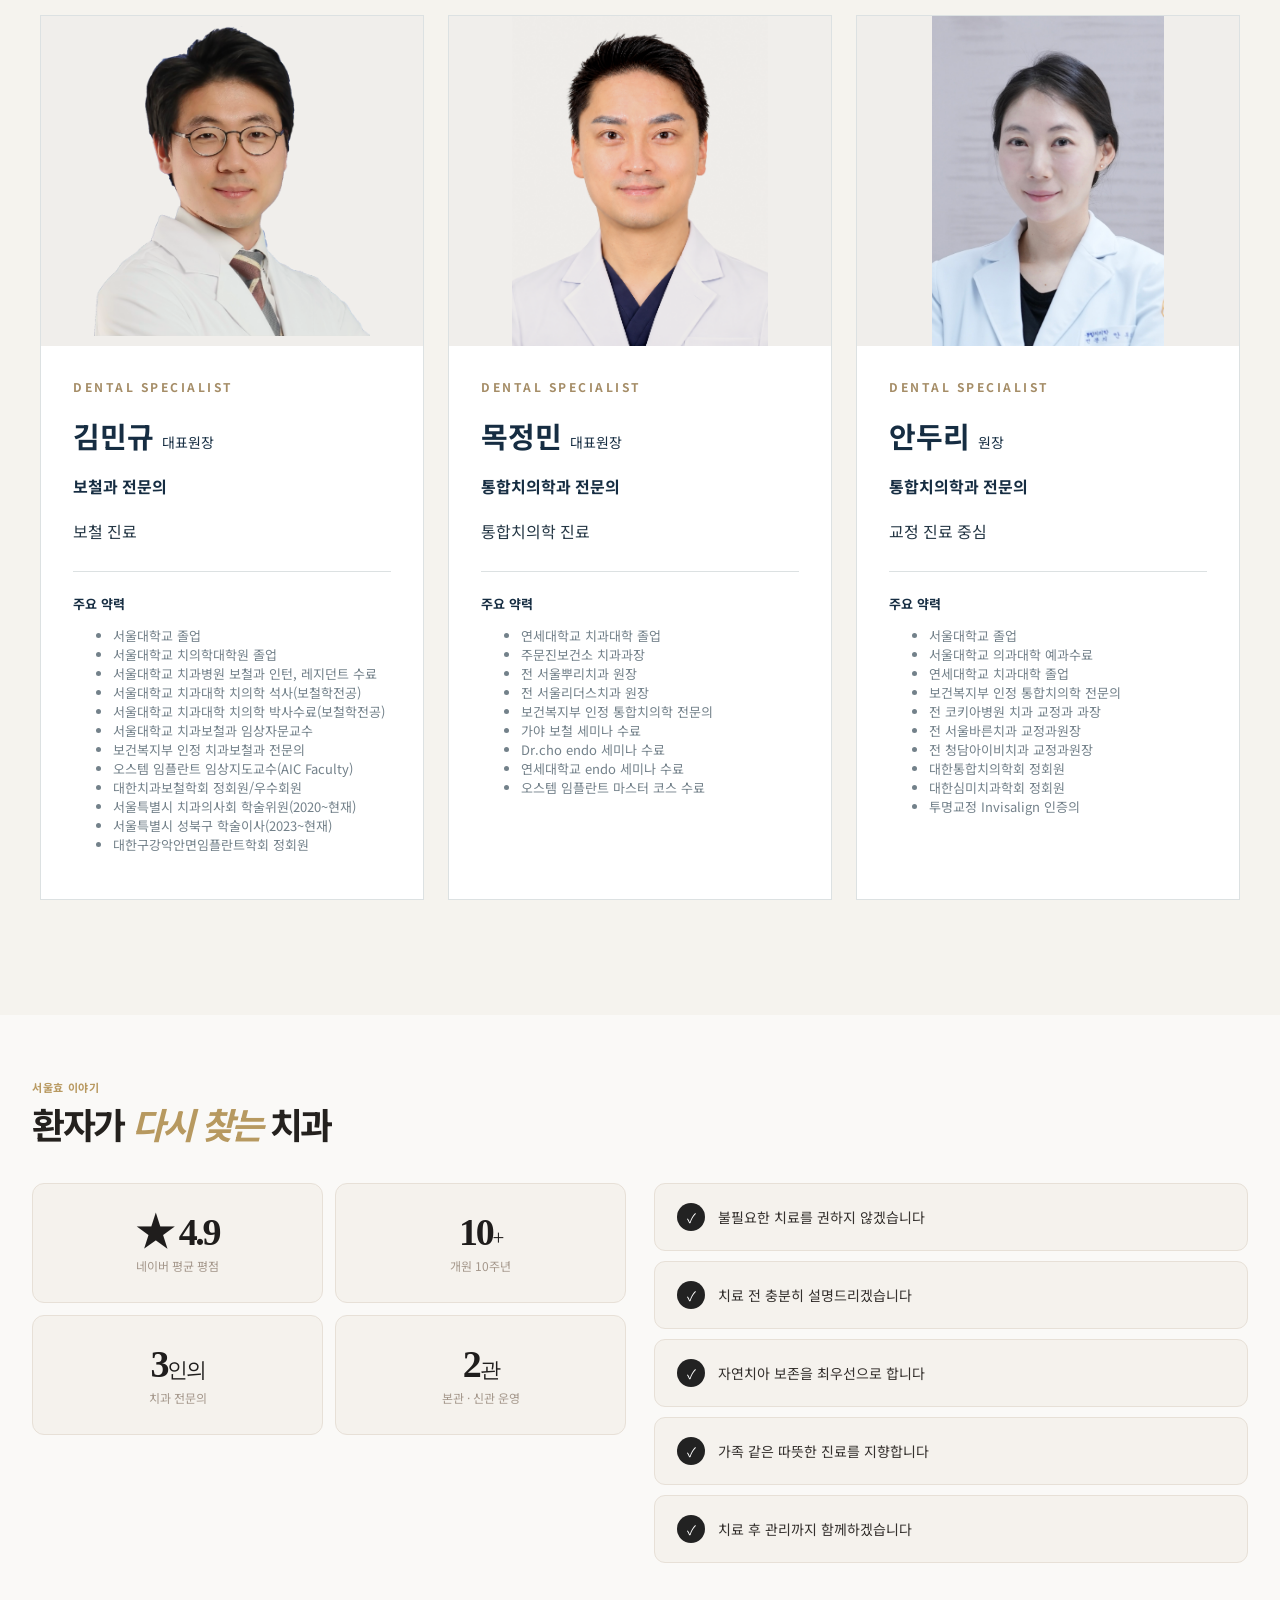
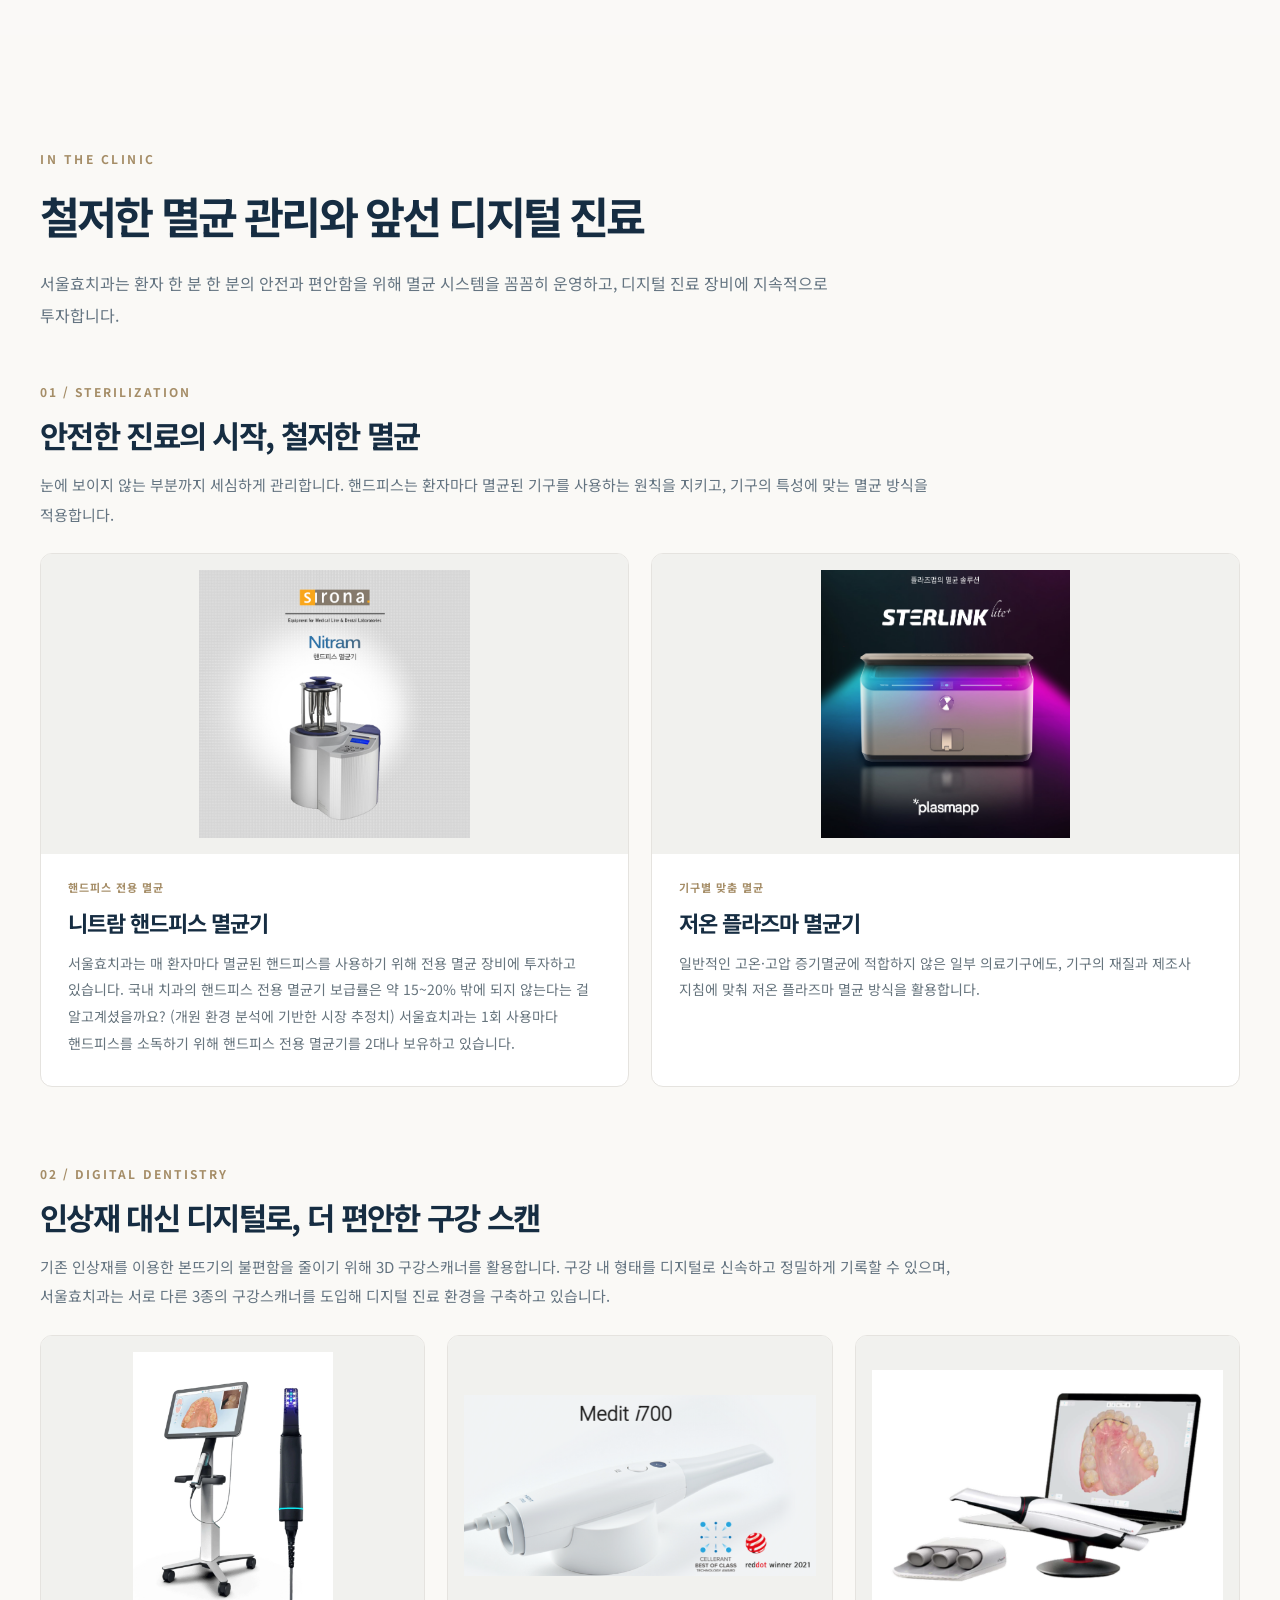
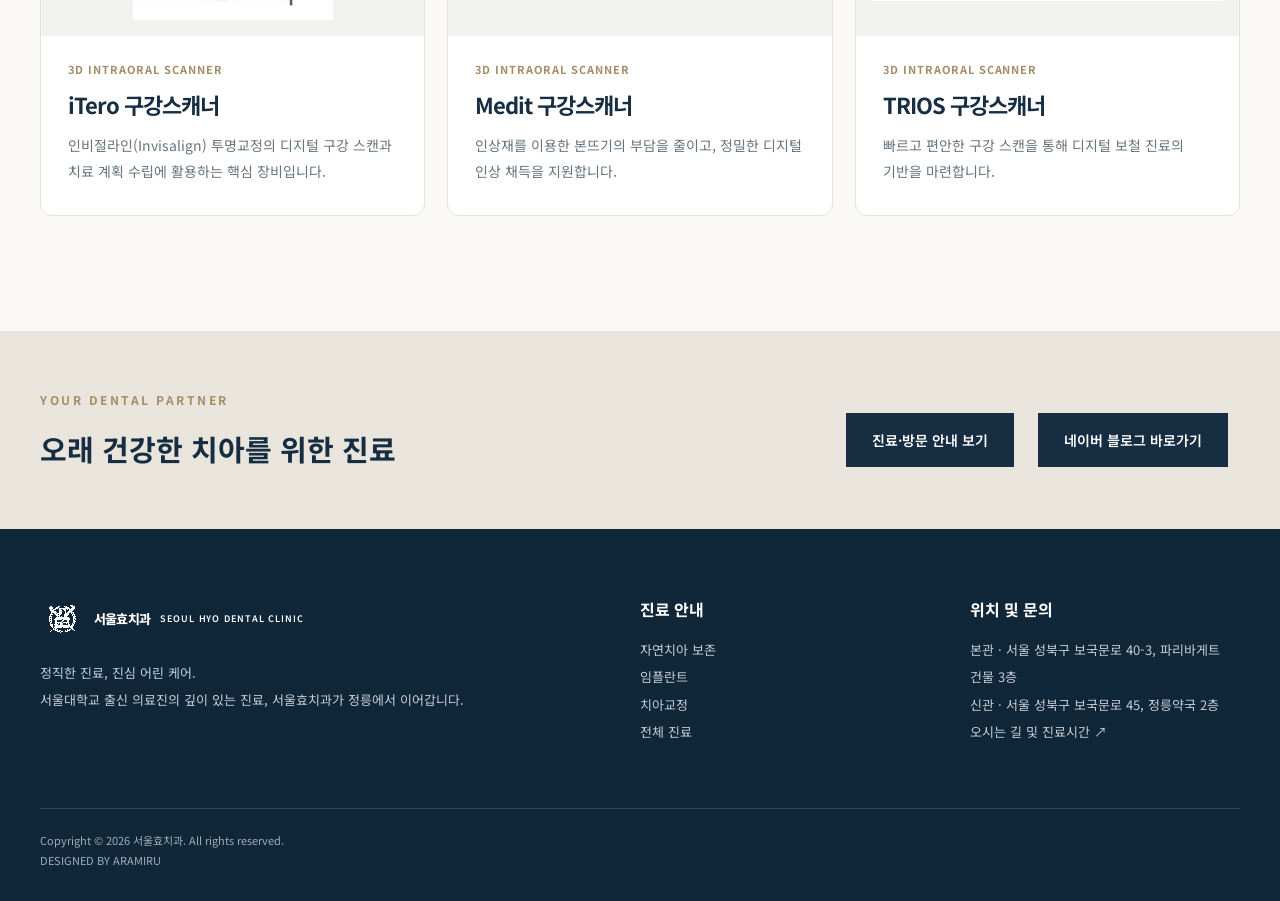
==== commit 0132642e: "Update Nitram handpiece sterilizer description" ====
--- a/about.html
+++ b/about.html
@@ -167,7 +167,7 @@
                     <div class="clinic-tech-grid clinic-tech-grid-two">
                       <article class="clinic-tech-card">
                         <div class="clinic-tech-image"><img src="assets/images/seoul-hyo-dental-nitram-handpiece-sterilizer.png" alt="서울효치과 니트람 핸드피스 전용 멸균기" loading="lazy"/></div>
-                        <div class="clinic-tech-copy"><span class="clinic-tech-tag">핸드피스 전용 멸균</span><h4>니트람 핸드피스 멸균기</h4><p>서울효치과는 환자마다 멸균된 핸드피스를 사용하기 위해 전용 멸균 장비에 투자하고 있습니다. 국내 치과의 핸드피스 전용 멸균기 보급률은 약 15~20%로 추정되며, 이는 유통업계 누적 판매량과 개원 환경 분석에 기반한 시장 추정치(Market Estimate)로 공식 조사 통계는 아닙니다.</p></div>
+                        <div class="clinic-tech-copy"><span class="clinic-tech-tag">핸드피스 전용 멸균</span><h4>니트람 핸드피스 멸균기</h4><p>서울효치과는 매 환자마다 멸균된 핸드피스를 사용하기 위해 전용 멸균 장비에 투자하고 있습니다. 국내 치과의 핸드피스 전용 멸균기 보급률은 약 15~20% 밖에 되지 않는다는 걸 알고계셨을까요? (개원 환경 분석에 기반한 시장 추정치) 서울효치과는 1회 사용마다 핸드피스를 소독하기 위해 핸드피스 전용 멸균기를 2대나 보유하고 있습니다.</p></div>
                       </article>
                       <article class="clinic-tech-card">
                         <div class="clinic-tech-image"><img src="assets/images/seoul-hyo-dental-plasma-sterilizer.png" alt="서울효치과 저온 플라즈마 멸균 장비" loading="lazy"/></div>
